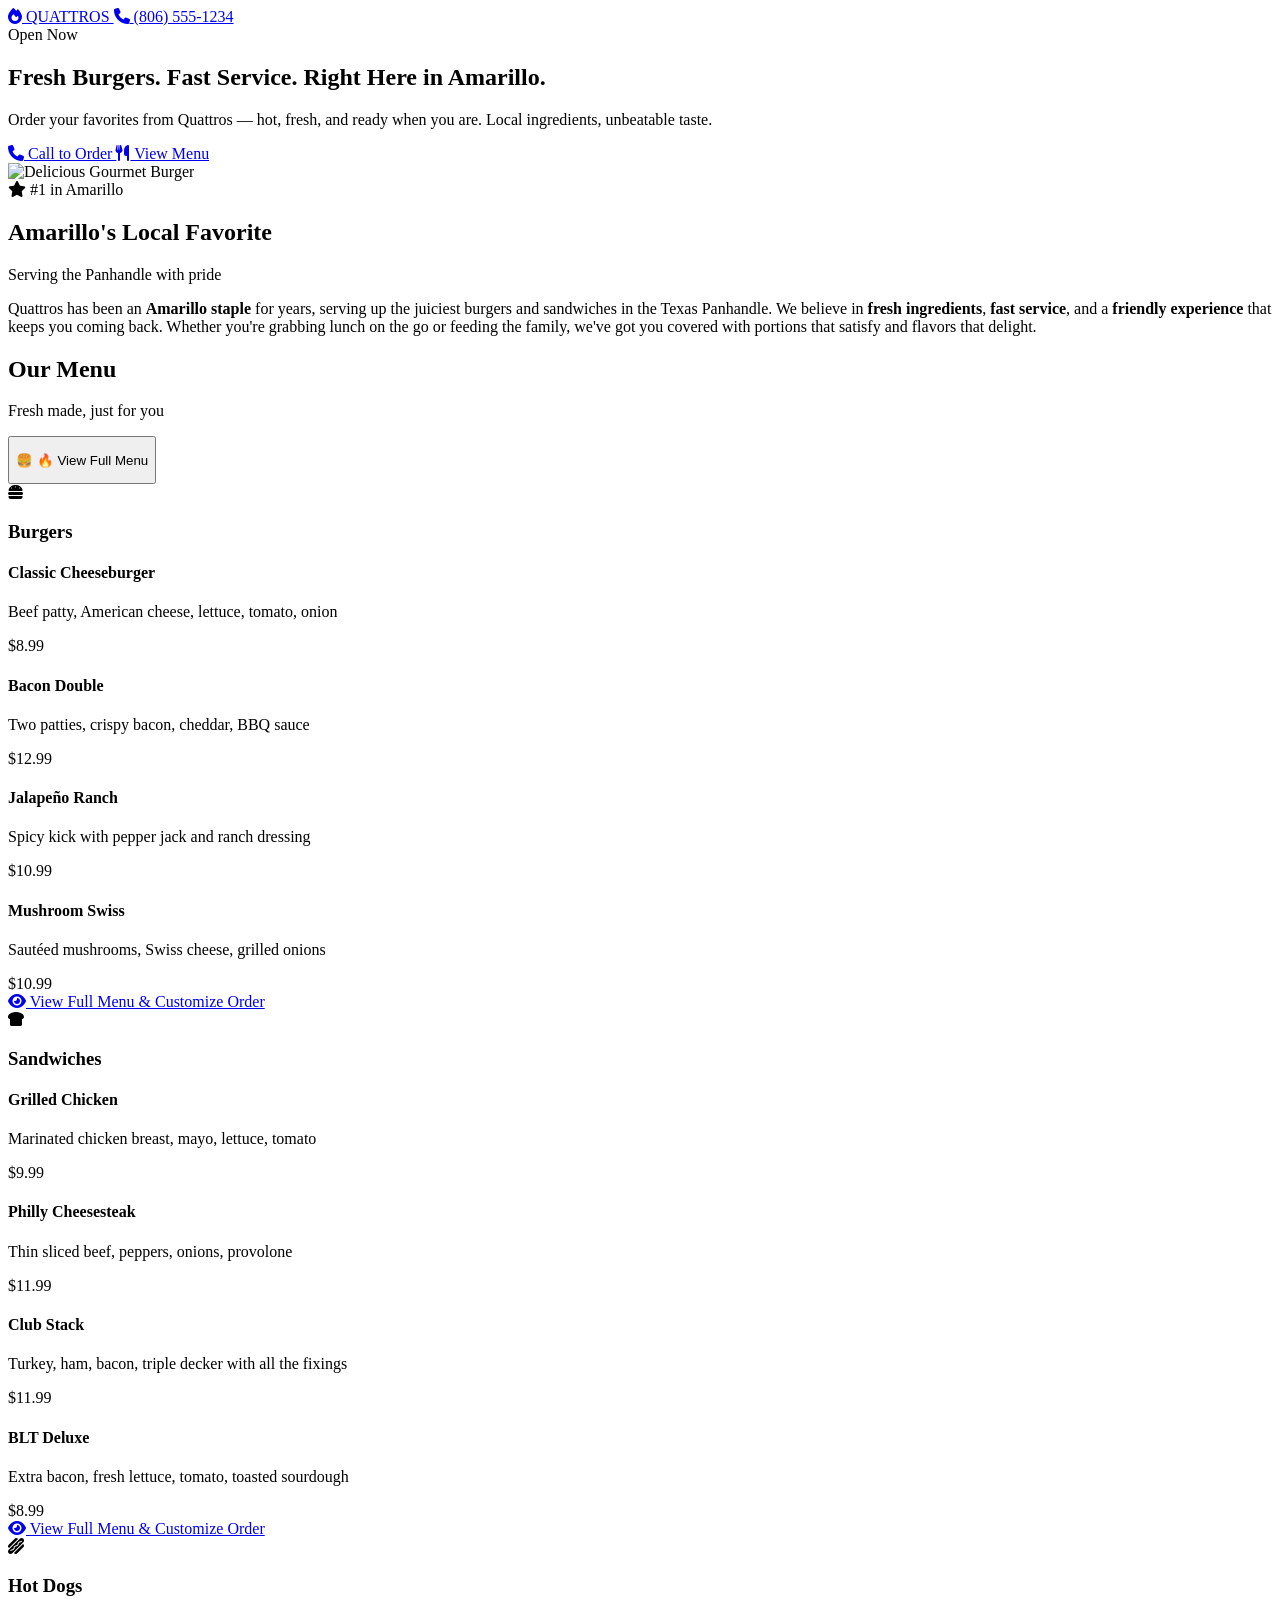
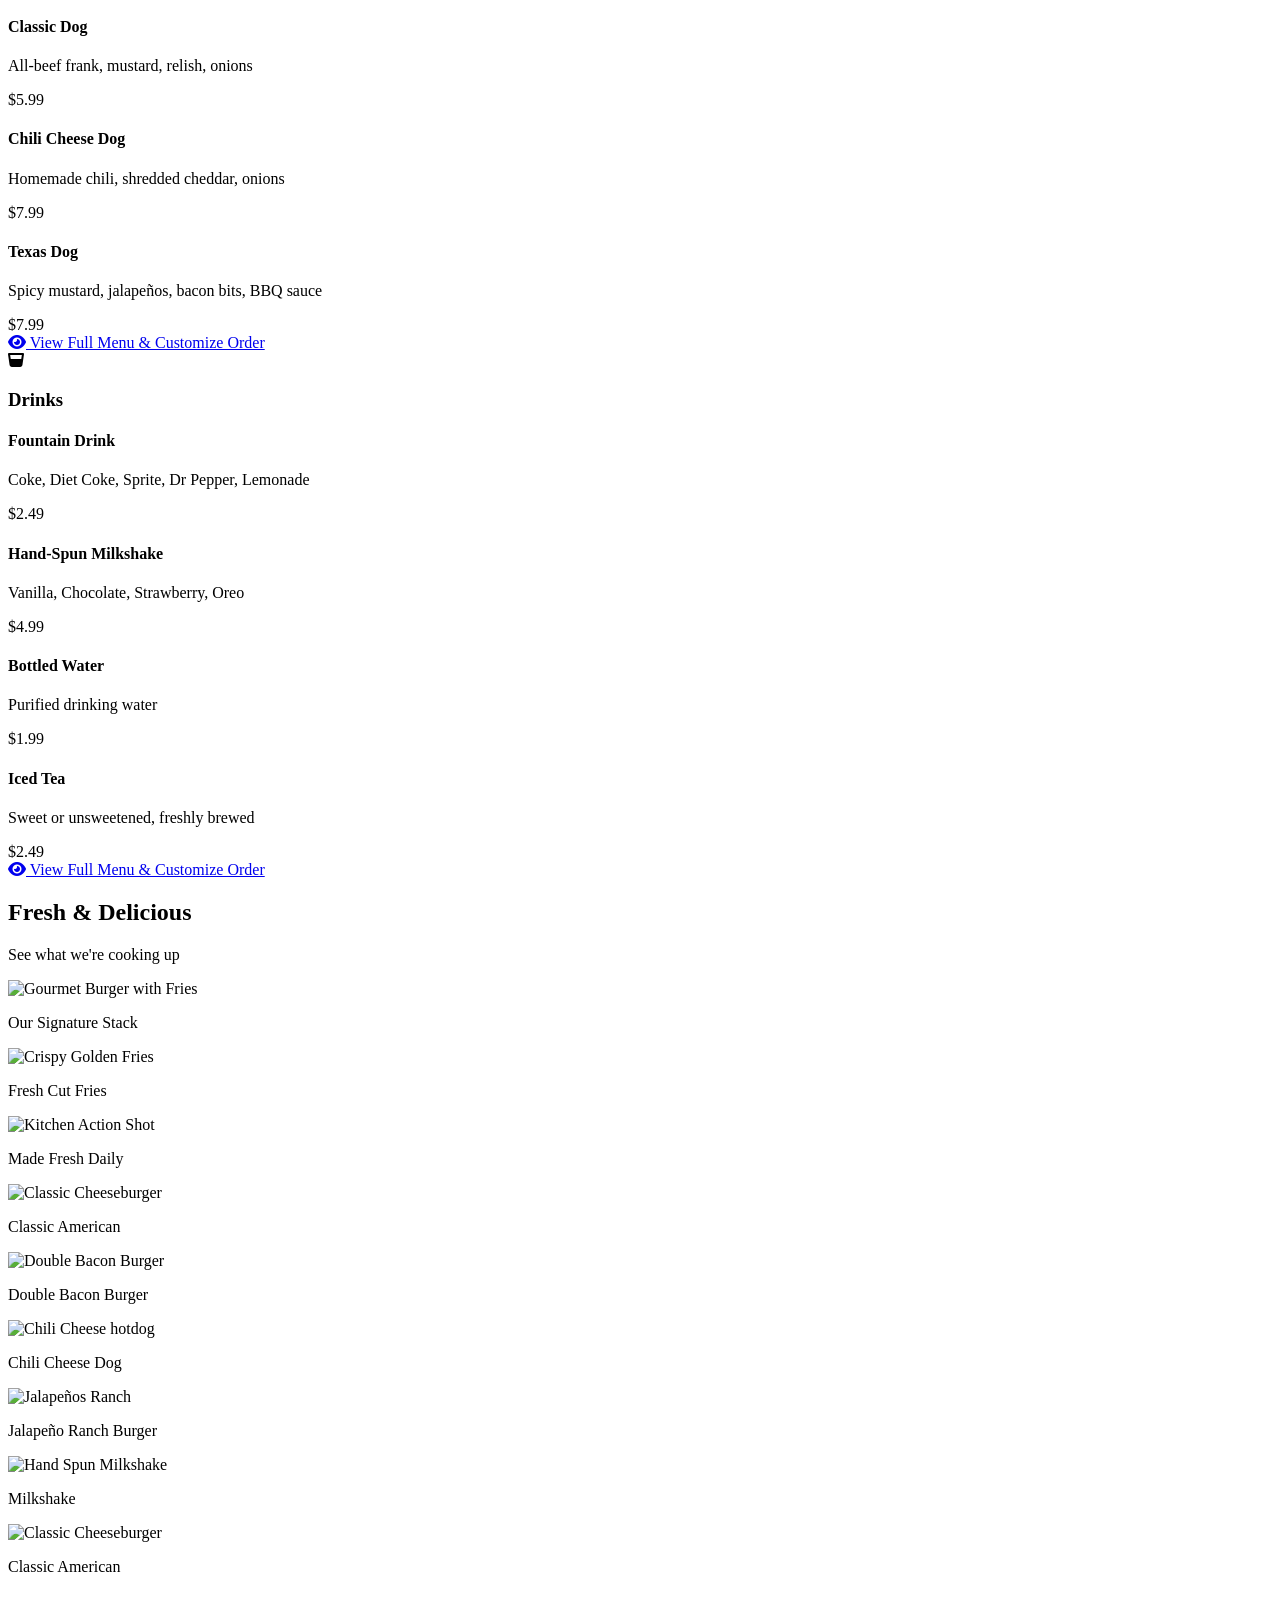
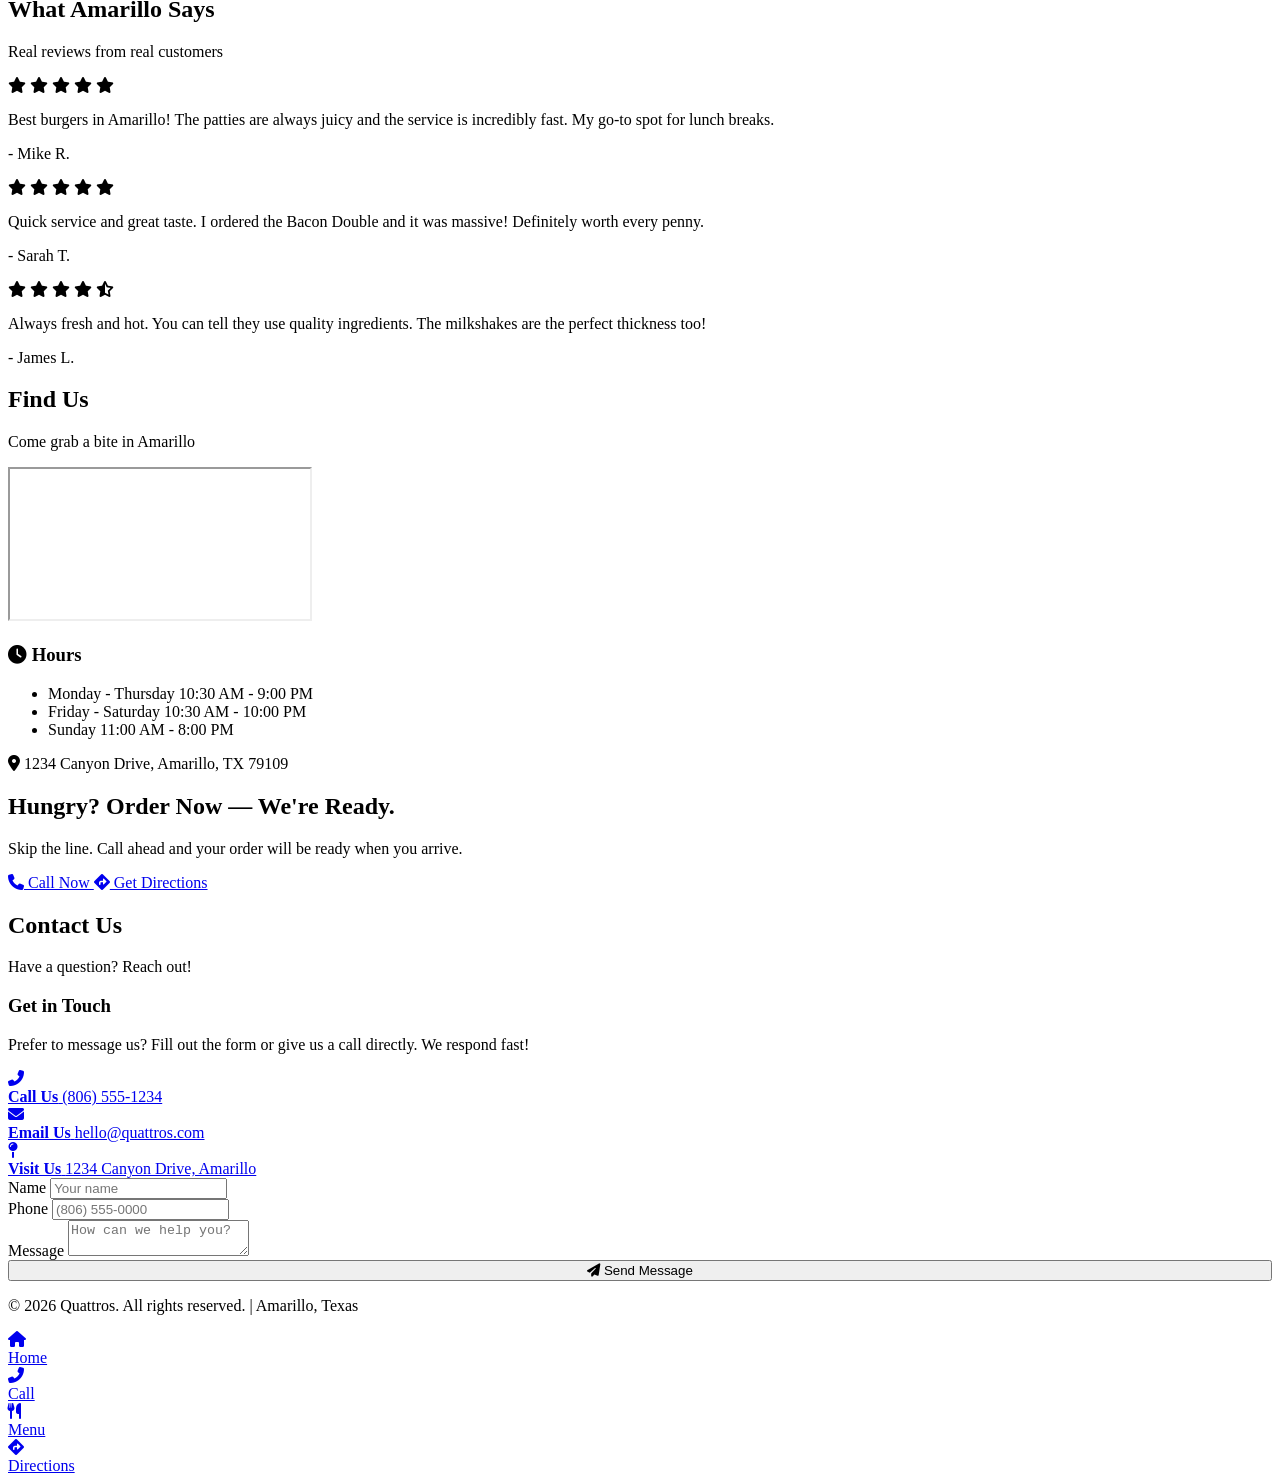
==== index.html @ b724d635 "Add files via upload" ====
<!doctype html>
<html lang="en">
    <head>
        <meta charset="UTF-8" />
        <meta name="viewport" content="width=device-width, initial-scale=1.0" />
        <title>Quattros - Fresh Burgers in Amarillo, TX</title>
        <link rel="preconnect" href="https://fonts.googleapis.com" />
        <link rel="preconnect" href="https://fonts.gstatic.com" crossorigin />
        <link
            href="https://fonts.googleapis.com/css2?family=Bebas+Neue&family=Inter:wght@400;500;600;700&display=swap"
            rel="stylesheet"
        />
        <link
            rel="stylesheet"
            href="https://cdnjs.cloudflare.com/ajax/libs/font-awesome/6.4.0/css/all.min.css"
        />
        <link rel="stylesheet" href="/assets/css/styles.css" />
        <link rel="stylesheet" href="/assets/css/menu-style.css" />
    </head>
    <body>
        <!-- Navigation -->
        <nav id="navbar">
            <div class="nav-container">
                <a href="#" class="logo">
                    <i class="fas fa-fire"></i>
                    QUATTROS
                </a>
                <a href="tel:+18065551234" class="nav-phone">
                    <i class="fas fa-phone"></i>
                    <span>(806) 555-1234</span>
                </a>
            </div>
        </nav>

        <!-- Hero Section -->
        <section class="hero">
            <div class="hero-container">
                <div class="hero-content">
                    <div class="status-badge">Open Now</div>
                    <h1>
                        Fresh Burgers. Fast Service. Right Here in Amarillo.
                    </h1>
                    <p>
                        Order your favorites from Quattros — hot, fresh, and
                        ready when you are. Local ingredients, unbeatable taste.
                    </p>
                    <div class="hero-buttons">
                        <a href="tel:+18065551234" class="btn btn-primary">
                            <i class="fas fa-phone"></i>
                            Call to Order
                        </a>
                        <a href="menu.html" class="btn btn-secondary">
                            <i class="fas fa-utensils"></i>
                            View Menu
                        </a>
                    </div>
                </div>
                <div class="hero-image">
                    <img
                        src="/assets/img/hero-burger.jpeg"
                        alt="Delicious Gourmet Burger"
                    />
                    <div class="floating-badge">
                        <i
                            class="fas fa-star"
                            style="color: var(--secondary)"
                        ></i>
                        #1 in Amarillo
                    </div>
                </div>
            </div>
        </section>

        <!-- About Section -->
        <section class="about" id="about">
            <div class="container">
                <div class="section-header fade-in">
                    <h2>Amarillo's Local Favorite</h2>
                    <p>Serving the Panhandle with pride</p>
                </div>
                <div class="about-content fade-in">
                    <p>
                        Quattros has been an
                        <strong>Amarillo staple</strong> for years, serving up
                        the juiciest burgers and sandwiches in the Texas
                        Panhandle. We believe in
                        <strong>fresh ingredients</strong>,
                        <strong>fast service</strong>, and a
                        <strong>friendly experience</strong> that keeps you
                        coming back. Whether you're grabbing lunch on the go or
                        feeding the family, we've got you covered with portions
                        that satisfy and flavors that delight.
                    </p>
                </div>
            </div>
        </section>

        <!-- Menu Section -->
        <section class="menu" id="menu">
            <div class="container">
                <div class="section-header fade-in">
                    <h2>Our Menu</h2>
                    <p>Fresh made, just for you</p>
                </div>
                <div class="menu-grid">
                     
                    <!-- Quattros Custom Menu Button -->
                    <button class="quattros-menu-btn" onclick="window.location.href='menu.html'">
                        <div class="btn-wrap">
                            <p>
                                <span>🍔</span>
                                <span>🔥</span>
                                View Full Menu
                            </p>
                        </div>
                    </button>

                    <!-- Burgers -->
                    <div class="menu-category fade-in">
                        <div class="category-header">
                            <div class="category-icon">
                                <i class="fas fa-hamburger"></i>
                            </div>
                            <h3>Burgers</h3>
                        </div>
                        <div class="menu-item">
                            <div class="item-info">
                                <h4>Classic Cheeseburger</h4>
                                <p>
                                    Beef patty, American cheese, lettuce,
                                    tomato, onion
                                </p>
                            </div>
                            <span class="item-price">$8.99</span>
                        </div>
                        <div class="menu-item">
                            <div class="item-info">
                                <h4>Bacon Double</h4>
                                <p>
                                    Two patties, crispy bacon, cheddar, BBQ
                                    sauce
                                </p>
                            </div>
                            <span class="item-price">$12.99</span>
                        </div>
                        <div class="menu-item">
                            <div class="item-info">
                                <h4>Jalapeño Ranch</h4>
                                <p>
                                    Spicy kick with pepper jack and ranch
                                    dressing
                                </p>
                            </div>
                            <span class="item-price">$10.99</span>
                        </div>
                        <div class="menu-item">
                            <div class="item-info">
                                <h4>Mushroom Swiss</h4>
                                <p>
                                    Sautéed mushrooms, Swiss cheese, grilled
                                    onions
                                </p>
                            </div>
                            <span class="item-price">$10.99</span>
                        </div>
                        <div class="text-center fade-in">
                            <a
                                href="menu.html"
                                class="btn btn-primary btn-large"
                            >
                                <i class="fas fa-eye"></i>
                                View Full Menu & Customize Order
                            </a>
                        </div>
                    </div>

                    <!-- Sandwiches -->
                    <div class="menu-category fade-in">
                        <div class="category-header">
                            <div class="category-icon">
                                <i class="fas fa-bread-slice"></i>
                            </div>
                            <h3>Sandwiches</h3>
                        </div>
                        <div class="menu-item">
                            <div class="item-info">
                                <h4>Grilled Chicken</h4>
                                <p>
                                    Marinated chicken breast, mayo, lettuce,
                                    tomato
                                </p>
                            </div>
                            <span class="item-price">$9.99</span>
                        </div>
                        <div class="menu-item">
                            <div class="item-info">
                                <h4>Philly Cheesesteak</h4>
                                <p>
                                    Thin sliced beef, peppers, onions, provolone
                                </p>
                            </div>
                            <span class="item-price">$11.99</span>
                        </div>
                        <div class="menu-item">
                            <div class="item-info">
                                <h4>Club Stack</h4>
                                <p>
                                    Turkey, ham, bacon, triple decker with all
                                    the fixings
                                </p>
                            </div>
                            <span class="item-price">$11.99</span>
                        </div>
                        <div class="menu-item">
                            <div class="item-info">
                                <h4>BLT Deluxe</h4>
                                <p>
                                    Extra bacon, fresh lettuce, tomato, toasted
                                    sourdough
                                </p>
                            </div>
                            <span class="item-price">$8.99</span>
                        </div>
                        <div class="text-center fade-in">
                            <a
                                href="menu.html"
                                class="btn btn-primary btn-large"
                            >
                                <i class="fas fa-eye"></i>
                                View Full Menu & Customize Order
                            </a>
                        </div>
                    </div>

                    <!-- Hot Dogs -->
                    <div class="menu-category fade-in">
                        <div class="category-header">
                            <div class="category-icon">
                                <i class="fas fa-hotdog"></i>
                            </div>
                            <h3>Hot Dogs</h3>
                        </div>
                        <div class="menu-item">
                            <div class="item-info">
                                <h4>Classic Dog</h4>
                                <p>All-beef frank, mustard, relish, onions</p>
                            </div>
                            <span class="item-price">$5.99</span>
                        </div>
                        <div class="menu-item">
                            <div class="item-info">
                                <h4>Chili Cheese Dog</h4>
                                <p>Homemade chili, shredded cheddar, onions</p>
                            </div>
                            <span class="item-price">$7.99</span>
                        </div>
                        <div class="menu-item">
                            <div class="item-info">
                                <h4>Texas Dog</h4>
                                <p>
                                    Spicy mustard, jalapeños, bacon bits, BBQ
                                    sauce
                                </p>
                            </div>
                            <span class="item-price">$7.99</span>
                        </div>
                        <div class="text-center fade-in">
                            <a
                                href="menu.html"
                                class="btn btn-primary btn-large"
                            >
                                <i class="fas fa-eye"></i>
                                View Full Menu & Customize Order
                            </a>
                        </div>
                    </div>

                    <!-- Drinks -->
                    <div class="menu-category fade-in">
                        <div class="category-header">
                            <div class="category-icon">
                                <i class="fas fa-glass-whiskey"></i>
                            </div>
                            <h3>Drinks</h3>
                        </div>
                        <div class="menu-item">
                            <div class="item-info">
                                <h4>Fountain Drink</h4>
                                <p>
                                    Coke, Diet Coke, Sprite, Dr Pepper, Lemonade
                                </p>
                            </div>
                            <span class="item-price">$2.49</span>
                        </div>
                        <div class="menu-item">
                            <div class="item-info">
                                <h4>Hand-Spun Milkshake</h4>
                                <p>Vanilla, Chocolate, Strawberry, Oreo</p>
                            </div>
                            <span class="item-price">$4.99</span>
                        </div>
                        <div class="menu-item">
                            <div class="item-info">
                                <h4>Bottled Water</h4>
                                <p>Purified drinking water</p>
                            </div>
                            <span class="item-price">$1.99</span>
                        </div>
                        <div class="menu-item">
                            <div class="item-info">
                                <h4>Iced Tea</h4>
                                <p>Sweet or unsweetened, freshly brewed</p>
                            </div>
                            <span class="item-price">$2.49</span>
                        </div>
                        <div class="text-center fade-in">
                            <a
                                href="menu.html"
                                class="btn btn-primary btn-large"
                            >
                                <i class="fas fa-eye"></i>
                                View Full Menu & Customize Order
                            </a>
                        </div>
                    </div>
                </div>
            </div>
        </section>

        <!-- Gallery Section -->
        <section class="gallery" id="gallery">
            <div class="container">
                <div class="section-header fade-in">
                    <h2>Fresh & Delicious</h2>
                    <p>See what we're cooking up</p>
                </div>
                <div class="gallery-grid">
                    <div class="gallery-item large fade-in">
                        <img
                            src="/assets/img/signature-burger-stack.jpg"
                            alt="Gourmet Burger with Fries"
                        />
                        <div class="gallery-overlay">
                            <p>Our Signature Stack</p>
                        </div>
                    </div>
                    <div class="gallery-item fade-in">
                        <img
                            src="/assets/img/fresh-cut-fries.jpg"
                            alt="Crispy Golden Fries"
                        />
                        <div class="gallery-overlay">
                            <p>Fresh Cut Fries</p>
                        </div>
                    </div>
                    <div class="gallery-item fade-in">
                        <img
                            src="/assets/img/kitchen-fresh.jpg"
                            alt="Kitchen Action Shot"
                        />
                        <div class="gallery-overlay">
                            <p>Made Fresh Daily</p>
                        </div>
                    </div>
                    <div class="gallery-item fade-in">
                        <img
                            src="/assets/img/classic-cheeseburger.jpg"
                            alt="Classic Cheeseburger"
                        />
                        <div class="gallery-overlay">
                            <p>Classic American</p>
                        </div>
                    </div>
                    <div class="gallery-item fade-in">
                        <img
                            src="/assets/img/bacon-double.jpg"
                            alt="Double Bacon Burger"
                        />
                        <div class="gallery-overlay">
                            <p>Double Bacon Burger</p>
                        </div>
                    </div>
                    <div class="gallery-item fade-in">
                        <img
                            src="/assets/img/chili-cheese-dog.jpg"
                            alt="Chili Cheese hotdog"
                        />
                        <div class="gallery-overlay">
                            <p>Chili Cheese Dog</p>
                        </div>
                    </div>
                    <div class="gallery-item fade-in">
                        <img
                            src="/assets/img/jalapeño-ranch.jpg"
                            alt="Jalapeños Ranch"
                        />
                        <div class="gallery-overlay">
                            <p>Jalapeño Ranch Burger</p>
                        </div>
                    </div>
                    <div class="gallery-item fade-in">
                        <img
                            src="/assets/img/Hand-Spun-milkshake.jpg"
                            alt="Hand Spun Milkshake"
                        />
                        <div class="gallery-overlay">
                            <p>Milkshake</p>
                        </div>
                    </div>
                    <div class="gallery-item fade-in">
                        <img
                            src="/assets/img/classic-cheeseburger.jpg"
                            alt="Classic Cheeseburger"
                        />
                        <div class="gallery-overlay">
                            <p>Classic American</p>
                        </div>
                    </div>
                </div>
            </div>
        </section>

        <!-- Testimonials -->
        <section class="testimonials" id="testimonials">
            <div class="container">
                <div class="section-header fade-in">
                    <h2>What Amarillo Says</h2>
                    <p>Real reviews from real customers</p>
                </div>
                <div class="testimonial-grid">
                    <div class="testimonial-card fade-in">
                        <div class="stars">
                            <i class="fas fa-star"></i>
                            <i class="fas fa-star"></i>
                            <i class="fas fa-star"></i>
                            <i class="fas fa-star"></i>
                            <i class="fas fa-star"></i>
                        </div>
                        <p class="testimonial-text">
                            Best burgers in Amarillo! The patties are always
                            juicy and the service is incredibly fast. My go-to
                            spot for lunch breaks.
                        </p>
                        <p class="testimonial-author">- Mike R.</p>
                    </div>
                    <div class="testimonial-card fade-in">
                        <div class="stars">
                            <i class="fas fa-star"></i>
                            <i class="fas fa-star"></i>
                            <i class="fas fa-star"></i>
                            <i class="fas fa-star"></i>
                            <i class="fas fa-star"></i>
                        </div>
                        <p class="testimonial-text">
                            Quick service and great taste. I ordered the Bacon
                            Double and it was massive! Definitely worth every
                            penny.
                        </p>
                        <p class="testimonial-author">- Sarah T.</p>
                    </div>
                    <div class="testimonial-card fade-in">
                        <div class="stars">
                            <i class="fas fa-star"></i>
                            <i class="fas fa-star"></i>
                            <i class="fas fa-star"></i>
                            <i class="fas fa-star"></i>
                            <i class="fas fa-star-half-alt"></i>
                        </div>
                        <p class="testimonial-text">
                            Always fresh and hot. You can tell they use quality
                            ingredients. The milkshakes are the perfect
                            thickness too!
                        </p>
                        <p class="testimonial-author">- James L.</p>
                    </div>
                </div>
            </div>
        </section>

        <!-- Location & Hours -->
        <section class="location" id="location">
            <div class="container">
                <div class="section-header fade-in">
                    <h2>Find Us</h2>
                    <p>Come grab a bite in Amarillo</p>
                </div>
                <div class="location-grid">
                    <div class="map-container fade-in">
                        <iframe
                            src="https://www.google.com/maps/embed?pb=!1m18!1m12!1m3!1d53063.60675116877!2d-101.875172!3d35.207222!2m3!1f0!2f0!3f0!3m2!1i1024!2i768!4f13.1!3m3!1m2!1s0x870148d244333333%3A0x7e1f8c6e5b5b5b5b!2sAmarillo%2C%20TX!5e0!3m2!1sen!2sus!4v1234567890"
                            allowfullscreen=""
                            loading="lazy"
                            referrerpolicy="no-referrer-when-downgrade"
                        ></iframe>
                    </div>
                    <div class="hours-card fade-in">
                        <h3><i class="fas fa-clock"></i> Hours</h3>
                        <ul class="hours-list">
                            <li>
                                <span class="day">Monday - Thursday</span>
                                <span class="time">10:30 AM - 9:00 PM</span>
                            </li>
                            <li>
                                <span class="day">Friday - Saturday</span>
                                <span class="time">10:30 AM - 10:00 PM</span>
                            </li>
                            <li>
                                <span class="day">Sunday</span>
                                <span class="time">11:00 AM - 8:00 PM</span>
                            </li>
                        </ul>
                        <div class="address-box">
                            <p>
                                <i
                                    class="fas fa-map-marker-alt"
                                    style="color: var(--primary)"
                                ></i>
                                1234 Canyon Drive, Amarillo, TX 79109
                            </p>
                        </div>
                    </div>
                </div>
            </div>
        </section>

        <!-- Final CTA -->
        <section class="cta-section">
            <div class="container">
                <h2>Hungry? Order Now — We're Ready.</h2>
                <p>
                    Skip the line. Call ahead and your order will be ready when
                    you arrive.
                </p>
                <div class="cta-buttons">
                    <a href="tel:+18065551234" class="btn btn-white">
                        <i class="fas fa-phone"></i>
                        Call Now
                    </a>
                    <a
                        href="https://maps.google.com/?q=Amarillo+TX"
                        target="_blank"
                        class="btn btn-outline-white"
                    >
                        <i class="fas fa-directions"></i>
                        Get Directions
                    </a>
                </div>
            </div>
        </section>

        <!-- Contact Section -->
        <section class="contact" id="contact">
            <div class="container">
                <div class="section-header fade-in">
                    <h2>Contact Us</h2>
                    <p>Have a question? Reach out!</p>
                </div>
                <div class="contact-grid">
                    <div class="contact-info fade-in">
                        <h3>Get in Touch</h3>
                        <p>
                            Prefer to message us? Fill out the form or give us a
                            call directly. We respond fast!
                        </p>

                        <div class="contact-methods">
                            <a href="tel:+18065551234" class="contact-method">
                                <i class="fas fa-phone-alt"></i>
                                <div>
                                    <strong>Call Us</strong>
                                    <span>(806) 555-1234</span>
                                </div>
                            </a>
                            <a
                                href="mailto:hello@quattros.com"
                                class="contact-method"
                            >
                                <i class="fas fa-envelope"></i>
                                <div>
                                    <strong>Email Us</strong>
                                    <span>hello@quattros.com</span>
                                </div>
                            </a>
                            <a
                                href="https://maps.google.com/?q=Amarillo+TX"
                                target="_blank"
                                class="contact-method"
                            >
                                <i class="fas fa-map-pin"></i>
                                <div>
                                    <strong>Visit Us</strong>
                                    <span>1234 Canyon Drive, Amarillo</span>
                                </div>
                            </a>
                        </div>
                    </div>

                    <form
                        class="contact-form fade-in"
                        onsubmit="
                            event.preventDefault();
                            alert(
                                'Thanks for your message! We\'ll get back to you soon.'
                            );
                        "
                    >
                        <div class="form-group">
                            <label for="name">Name</label>
                            <input
                                type="text"
                                id="name"
                                name="name"
                                placeholder="Your name"
                                required
                            />
                        </div>
                        <div class="form-group">
                            <label for="phone">Phone</label>
                            <input
                                type="tel"
                                id="phone"
                                name="phone"
                                placeholder="(806) 555-0000"
                                required
                            />
                        </div>
                        <div class="form-group">
                            <label for="message">Message</label>
                            <textarea
                                id="message"
                                name="message"
                                placeholder="How can we help you?"
                                required
                            ></textarea>
                        </div>
                        <button
                            type="submit"
                            class="btn btn-primary"
                            style="width: 100%"
                        >
                            <i class="fas fa-paper-plane"></i>
                            Send Message
                        </button>
                    </form>
                </div>
            </div>
        </section>

        <!-- Footer -->
        <footer>
            <p>&copy; 2026 Quattros. All rights reserved. | Amarillo, Texas</p>
        </footer>
          <!-- Sticky Action Bar - Premium Liquid Glass -->
          <div class="sticky-action-bar">
          
              <a href="index.html" class="action-btn" id="homeBtn">
                  <div class="btn-icon">
                      <i class="fas fa-home"></i>
                  </div>
                  <span class="btn-label">Home</span>
                  <div class="btn-glow"></div>
              </a>
          
              <a href="tel:+18065551234" class="action-btn" id="callBtn">
                  <div class="btn-icon">
                      <i class="fas fa-phone-alt"></i>
                  </div>
                  <span class="btn-label">Call</span>
                  <div class="btn-glow"></div>
              </a>
              
              <a href="menu.html" class="action-btn" id="menuBtn">
                  <div class="btn-icon">
                      <i class="fas fa-utensils"></i>
                  </div>
                  <span class="btn-label">Menu</span>
                  <div class="btn-glow"></div>
              </a>
              
              <a href="https://maps.google.com/?q=Amarillo+TX" target="_blank" class="action-btn" id="directionsBtn">
                  <div class="btn-icon">
                      <i class="fas fa-directions"></i>
                  </div>
                  <span class="btn-label">Directions</span>
                  <div class="btn-glow"></div>
              </a>
          
          </div>

        <script src="/assets/js/scripts.js"></script>
    </body>
</html>
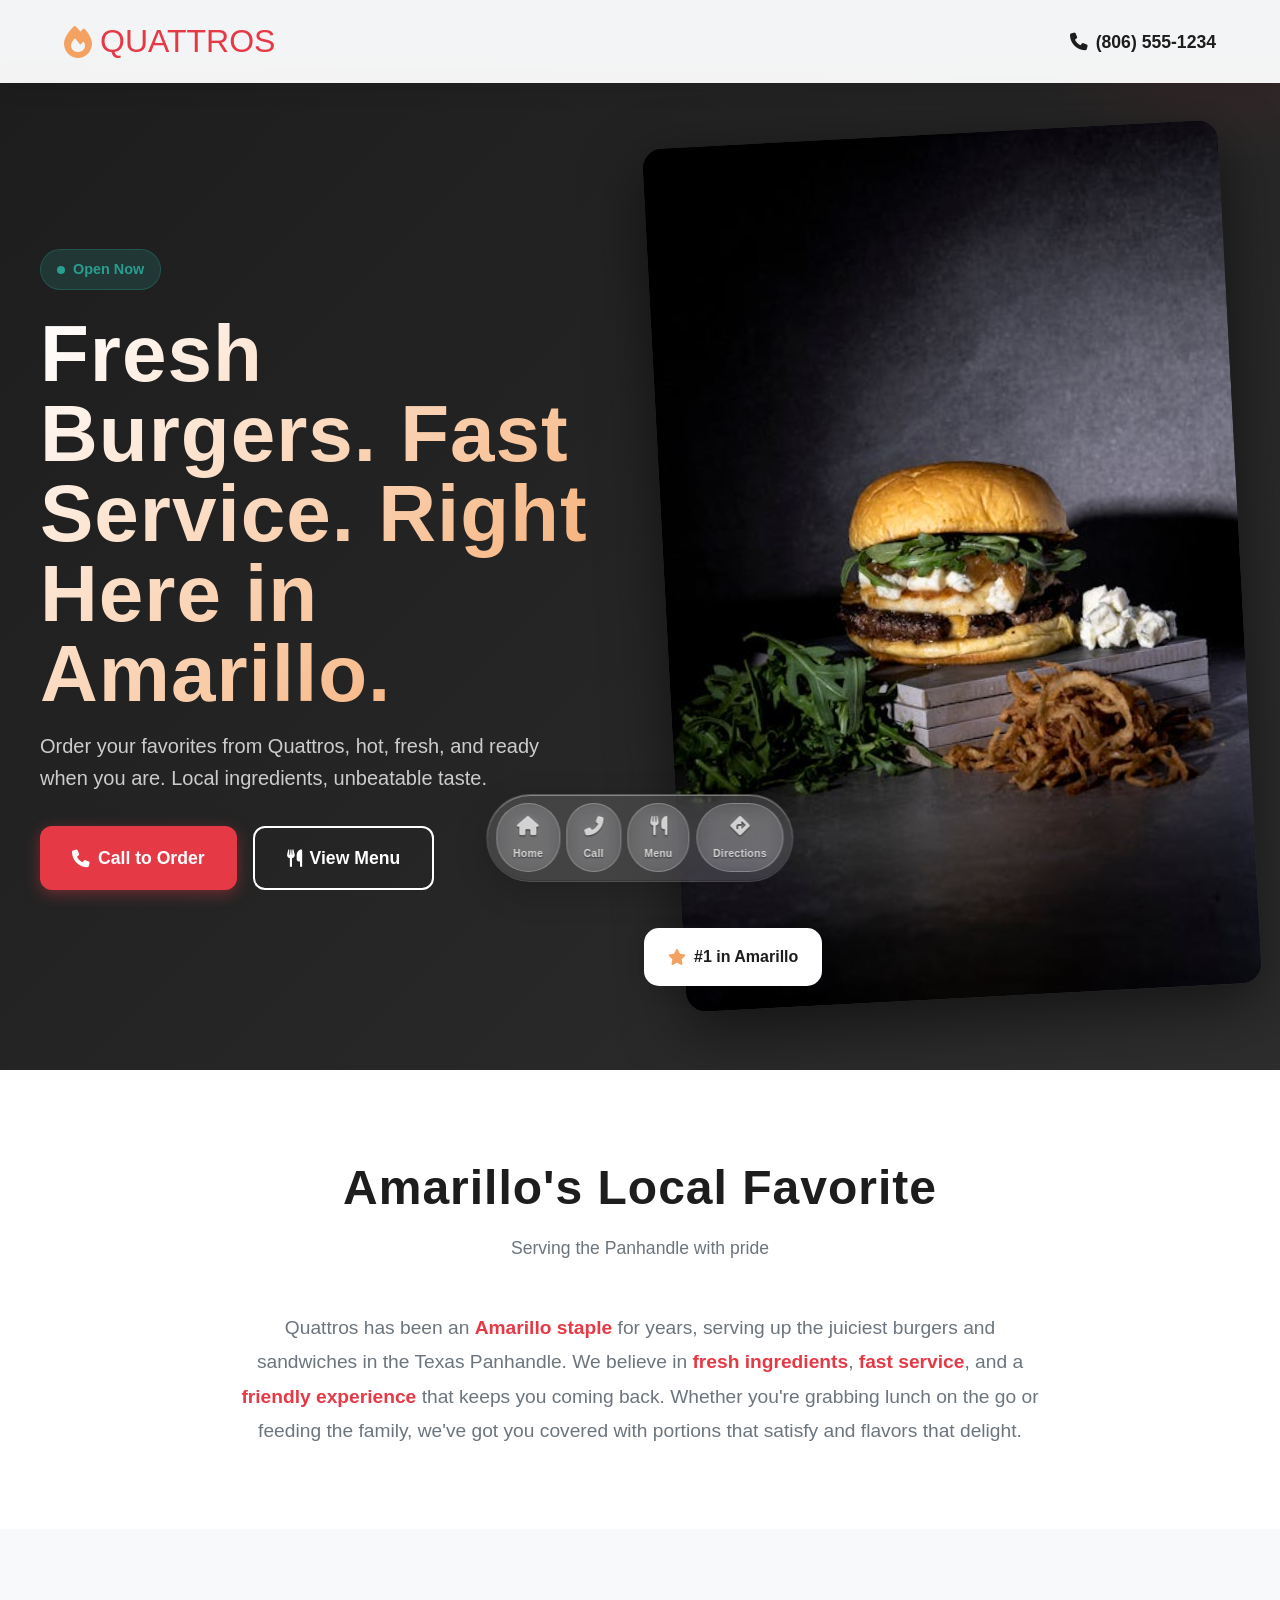
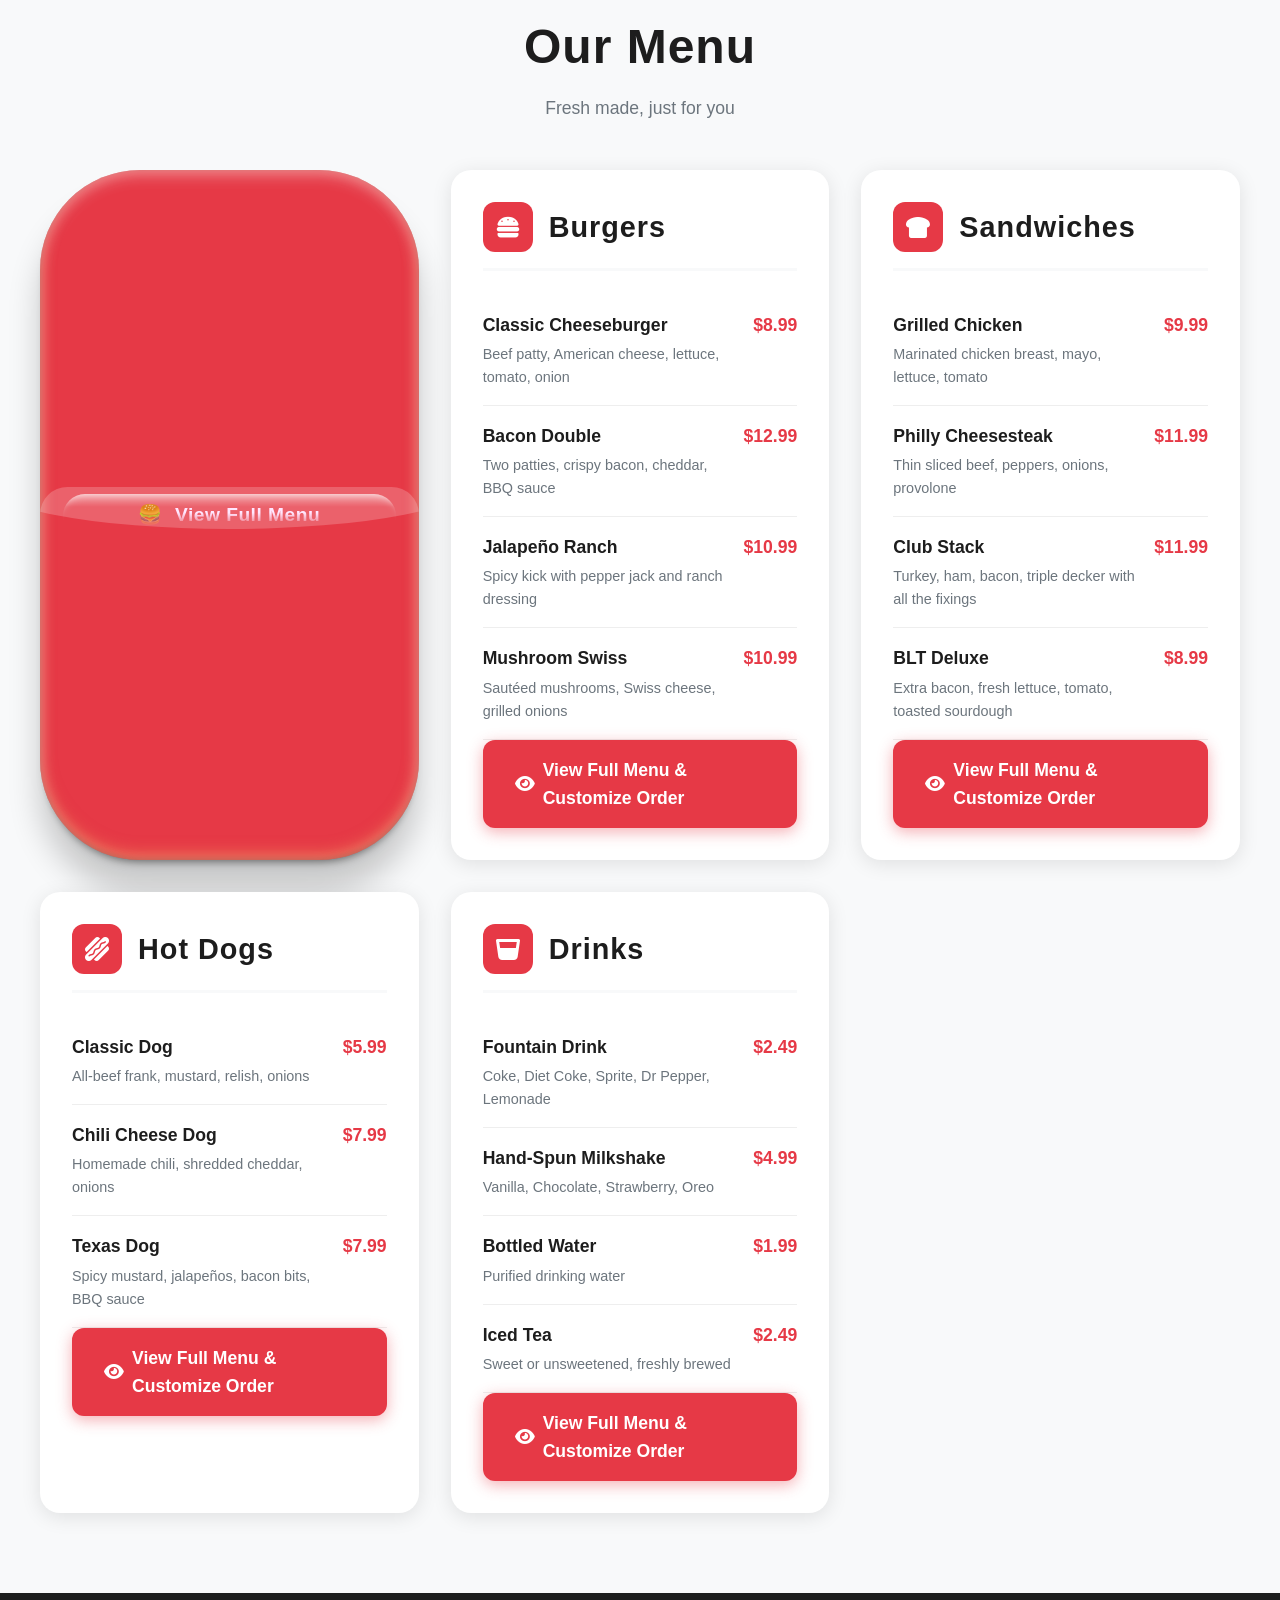
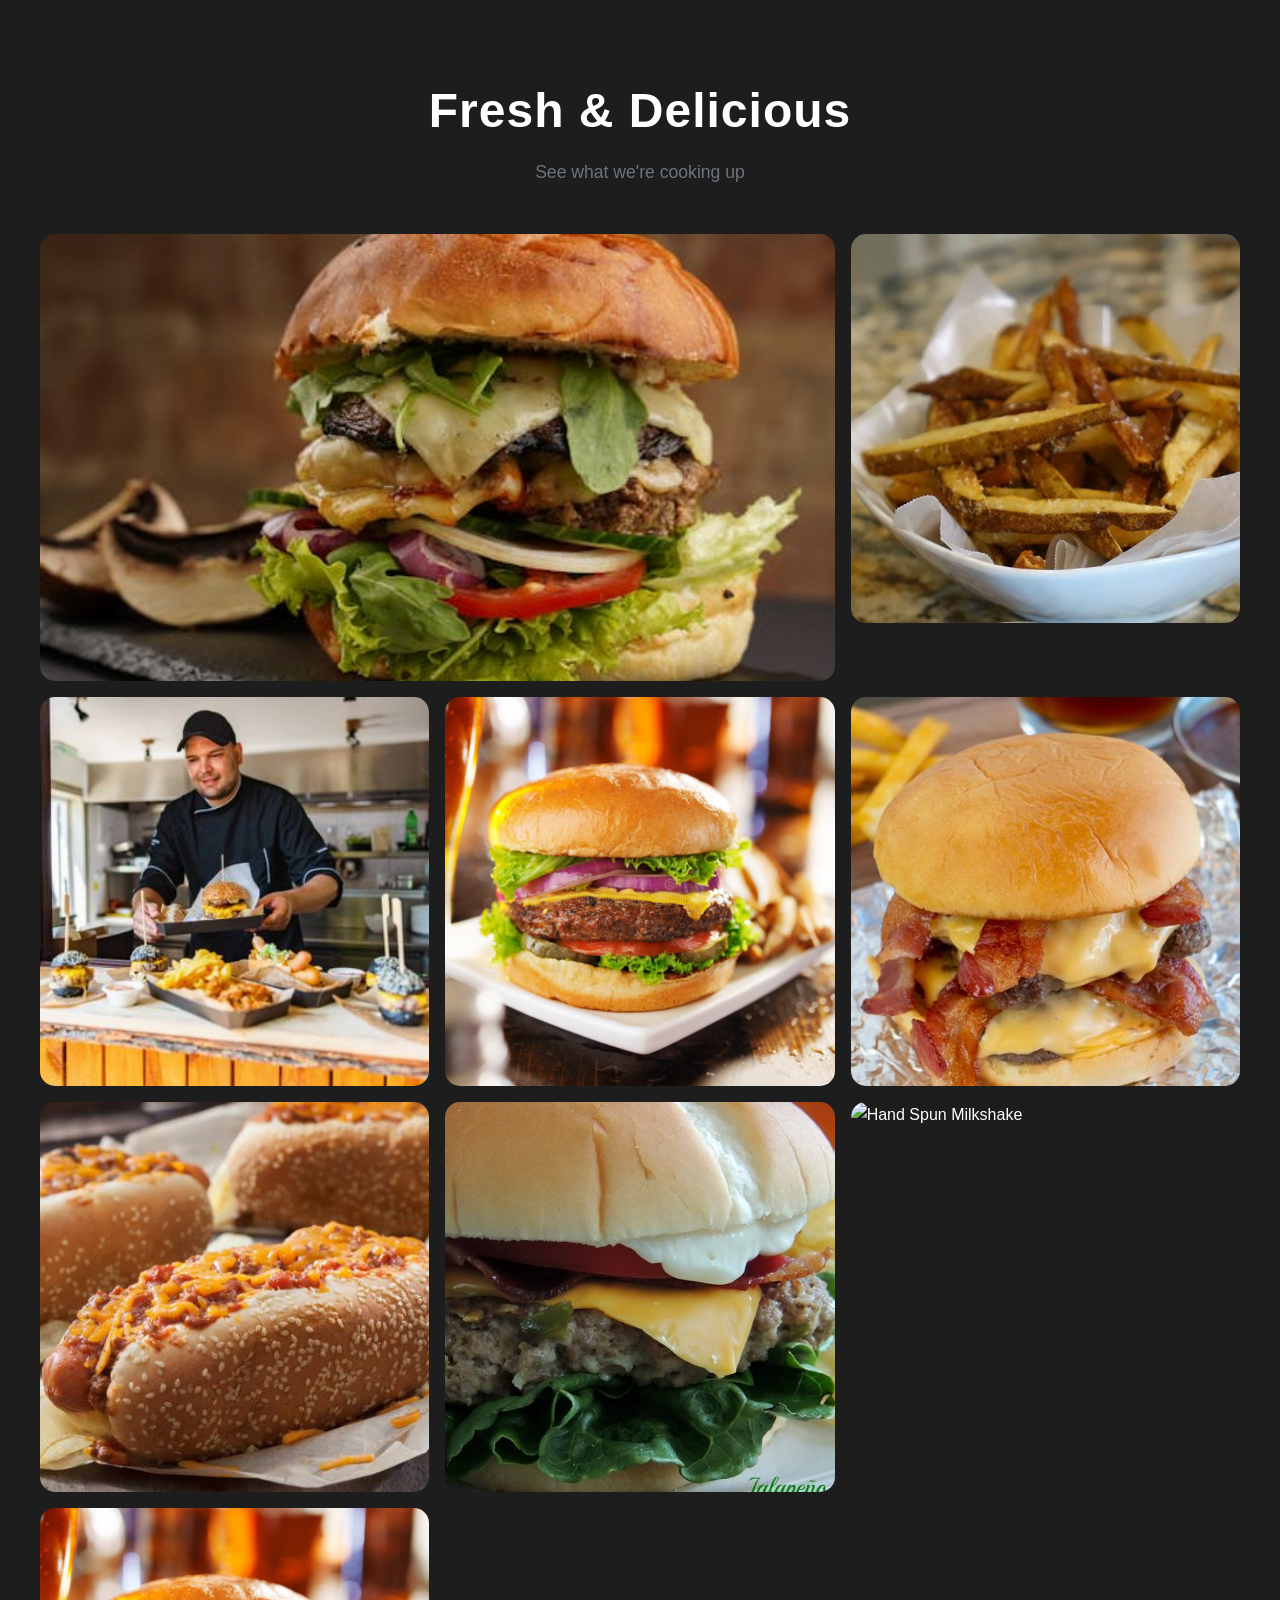
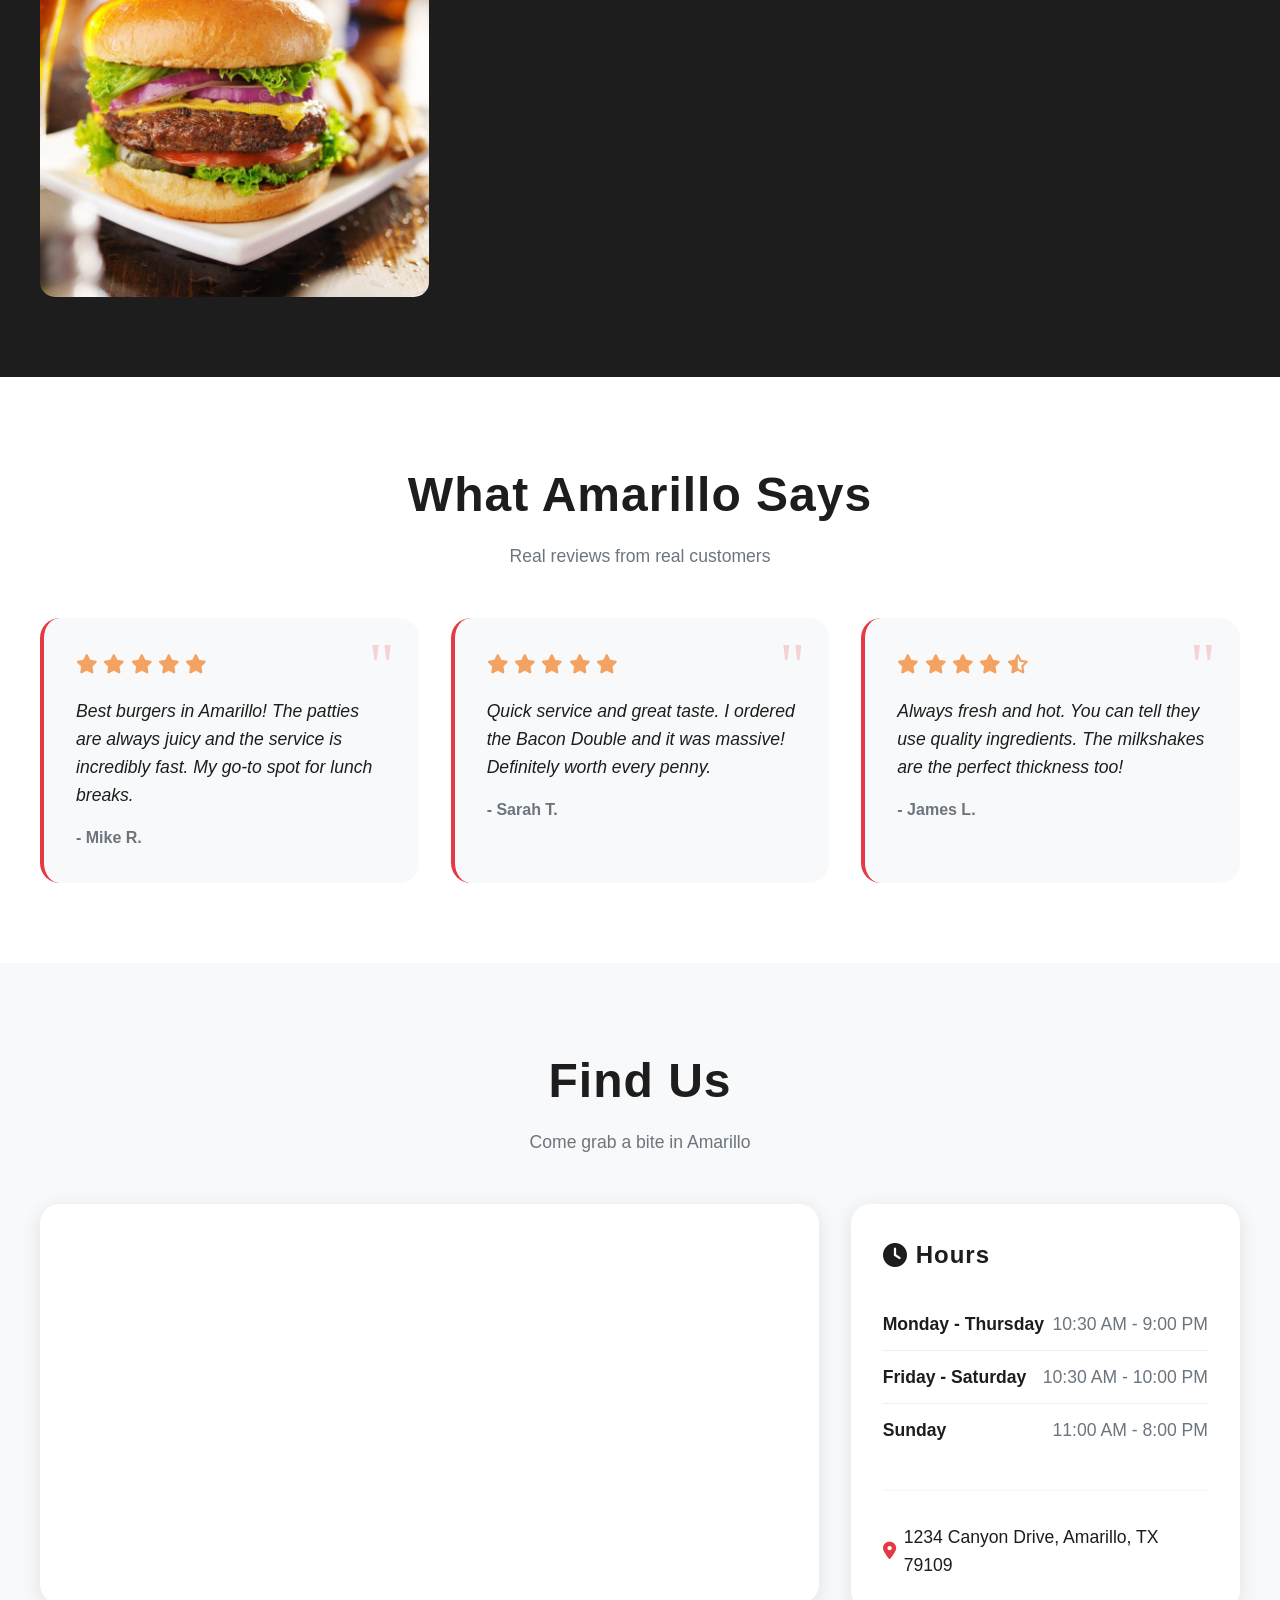
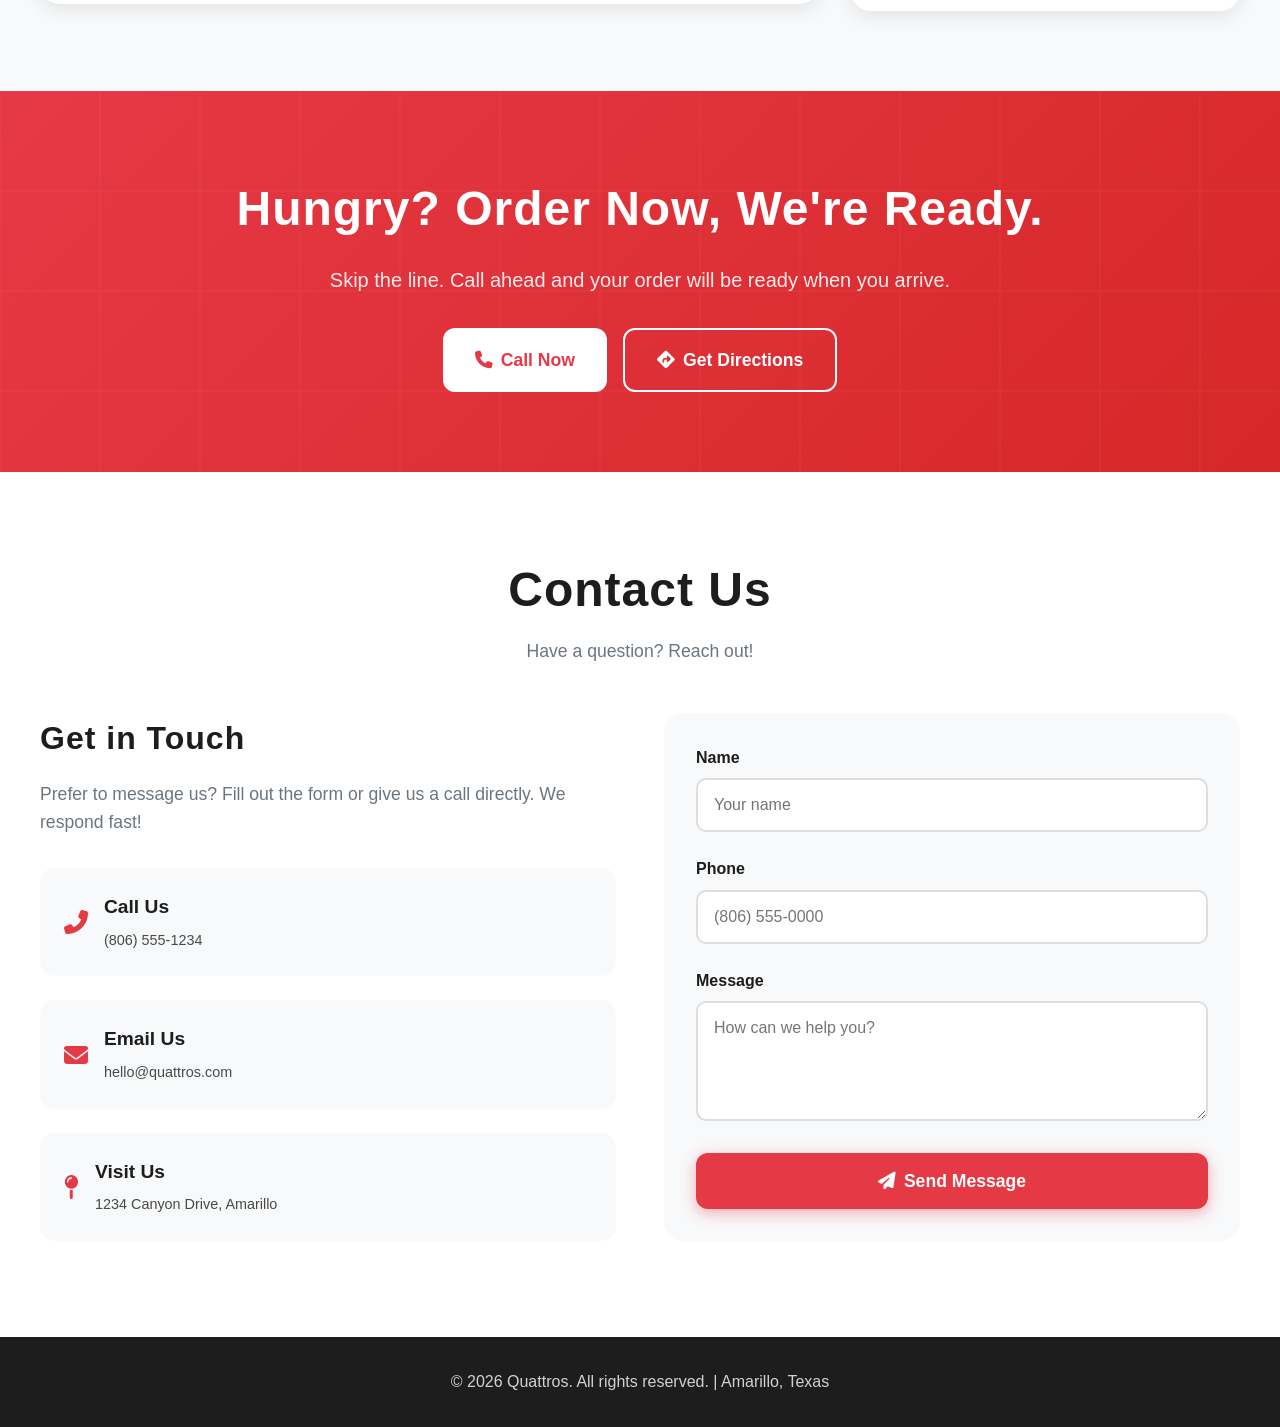
==== commit c191e0bd: "Add files via upload" ====
--- a/index.html
+++ b/index.html
@@ -1,19 +1,158 @@
 <!doctype html>
 <html lang="en">
     <head>
+        <!-- ========== COMPLETE META TAGS ========== -->
         <meta charset="UTF-8" />
-        <meta name="viewport" content="width=device-width, initial-scale=1.0" />
-        <title>Quattros - Fresh Burgers in Amarillo, TX</title>
+        <meta
+            name="viewport"
+            content="width=device-width, initial-scale=1.0, viewport-fit=cover"
+        />
+
+        <!-- Primary SEO Tags -->
+        <title>
+            Quattros | Best Fresh Burgers in Amarillo, TX | Order Online
+        </title>
+        <meta
+            name="title"
+            content="Quattros | Best Fresh Burgers in Amarillo, TX"
+        />
+        <meta
+            name="description"
+            content="Quattros serves the juiciest burgers, crispy fries, and hand-spun milkshakes in Amarillo, Texas. Order online for pickup, curbside, or delivery. (806) 555-1234"
+        />
+        <meta
+            name="keywords"
+            content="burgers amarillo, best burgers amarillo tx, quattros, burger delivery amarillo, food delivery amarillo, cheeseburger, bacon burger, philly cheesesteak, hot dogs amarillo, milkshakes amarillo, texas burgers, panhandle food, restaurant amarillo"
+        />
+        <meta name="author" content="Quattros" />
+        <meta name="robots" content="index, follow" />
+        <meta name="googlebot" content="index, follow" />
+        <meta name="language" content="English" />
+        <meta name="revisit-after" content="7 days" />
+
+        <!-- Open Graph / Facebook -->
+        <meta property="og:type" content="restaurant.menu" />
+        <meta
+            property="og:url"
+            content="https://your-netlify-url.netlify.app/"
+        />
+        <meta
+            property="og:title"
+            content="Quattros - Fresh Burgers in Amarillo, TX"
+        />
+        <meta
+            property="og:description"
+            content="Juicy burgers, crispy fries, and hand-spun milkshakes. Order now for pickup or delivery!"
+        />
+        <meta
+            property="og:image"
+            content="https://your-netlify-url.netlify.app/assets/images/og-image.jpg"
+        />
+        <meta property="og:site_name" content="Quattros" />
+        <meta property="og:locale" content="en_US" />
+
+        <!-- Twitter Card -->
+        <meta name="twitter:card" content="summary_large_image" />
+        <meta
+            name="twitter:title"
+            content="Quattros - Best Burgers in Amarillo"
+        />
+        <meta
+            name="twitter:description"
+            content="Fresh, fast, and delicious. Order your favorite burger today!"
+        />
+        <meta
+            name="twitter:image"
+            content="https://your-netlify-url.netlify.app/assets/images/og-image.jpg"
+        />
+
+        <!-- Canonical URL -->
+        <link rel="canonical" href="https://your-netlify-url.netlify.app/" />
+
+        <!-- Favicons -->
+        <link
+            rel="icon"
+            type="image/x-icon"
+            href="assets/img/favicon/favicon.ico"
+        />
+        <link
+            rel="icon"
+            type="image/png"
+            sizes="16x16"
+            href="assets/img/favicon/favicon-16x16.png"
+        />
+        <link
+            rel="icon"
+            type="image/png"
+            sizes="32x32"
+            href="assets/img/favicon/favicon-32x32.png"
+        />
+        <link
+            rel="icon"
+            type="image/png"
+            sizes="48x48"
+            href="assets/img/favicon/favicon-48x48.png"
+        />
+        <link
+            rel="apple-touch-icon"
+            sizes="57x57"
+            href="assets/img/favicon/apple-icon-57x57.png"
+        />
+        <link
+            rel="apple-touch-icon"
+            sizes="60x60"
+            href="assets/img/favicon/apple-icon-60x60.png"
+        />
+        <link
+            rel="apple-touch-icon"
+            sizes="72x72"
+            href="assets/img/favicon/apple-icon-72x72.png"
+        />
+        <link
+            rel="apple-touch-icon"
+            sizes="76x76"
+            href="assets/img/favicon/apple-icon-76x76.png"
+        />
+        <link
+            rel="apple-touch-icon"
+            sizes="114x114"
+            href="assets/img/favicon/apple-icon-114x114.png"
+        />
+        <link
+            rel="apple-touch-icon"
+            sizes="120x120"
+            href="assets/img/favicon/apple-icon-120x120.png"
+        />
+        <link
+            rel="apple-touch-icon"
+            sizes="144x144"
+            href="assets/img/favicon/apple-icon-144x144.png"
+        />
+        <link
+            rel="apple-touch-icon"
+            sizes="152x152"
+            href="assets/img/favicon/apple-icon-152x152.png"
+        />
+        <link
+            rel="apple-touch-icon"
+            sizes="180x180"
+            href="assets/img/favicon/apple-icon-180x180.png"
+        />
+
+        <!-- Theme Color for Mobile Browsers -->
+        <meta name="theme-color" content="#e63946" />
+        <meta name="msapplication-TileColor" content="#e63946" />
+        <meta
+            name="msapplication-TileImage"
+            content="assets/images/ms-icon-144x144.png"
+        />
+
+        <!-- Preconnect for Performance -->
+       <link rel="stylesheet" href="https://cdnjs.cloudflare.com/ajax/libs/font-awesome/6.5.0/css/all.min.css">
         <link rel="preconnect" href="https://fonts.googleapis.com" />
         <link rel="preconnect" href="https://fonts.gstatic.com" crossorigin />
-        <link
-            href="https://fonts.googleapis.com/css2?family=Bebas+Neue&family=Inter:wght@400;500;600;700&display=swap"
-            rel="stylesheet"
-        />
-        <link
-            rel="stylesheet"
-            href="https://cdnjs.cloudflare.com/ajax/libs/font-awesome/6.4.0/css/all.min.css"
-        />
+        <link rel="preconnect" href="https://cdnjs.cloudflare.com" />
+        <!-- Stylesheets -->
         <link rel="stylesheet" href="/assets/css/styles.css" />
         <link rel="stylesheet" href="/assets/css/menu-style.css" />
     </head>
@@ -41,7 +180,7 @@
                         Fresh Burgers. Fast Service. Right Here in Amarillo.
                     </h1>
                     <p>
-                        Order your favorites from Quattros — hot, fresh, and
+                        Order your favorites from Quattros, hot, fresh, and
                         ready when you are. Local ingredients, unbeatable taste.
                     </p>
                     <div class="hero-buttons">
@@ -103,9 +242,11 @@
                     <p>Fresh made, just for you</p>
                 </div>
                 <div class="menu-grid">
-                     
                     <!-- Quattros Custom Menu Button -->
-                    <button class="quattros-menu-btn" onclick="window.location.href='menu.html'">
+                    <button
+                        class="quattros-menu-btn"
+                        onclick="window.location.href = 'menu.html'"
+                    >
                         <div class="btn-wrap">
                             <p>
                                 <span>🍔</span>
@@ -526,7 +667,7 @@
         <!-- Final CTA -->
         <section class="cta-section">
             <div class="container">
-                <h2>Hungry? Order Now — We're Ready.</h2>
+                <h2>Hungry? Order Now, We're Ready.</h2>
                 <p>
                     Skip the line. Call ahead and your order will be ready when
                     you arrive.
@@ -650,42 +791,45 @@
         <footer>
             <p>&copy; 2026 Quattros. All rights reserved. | Amarillo, Texas</p>
         </footer>
-          <!-- Sticky Action Bar - Premium Liquid Glass -->
-          <div class="sticky-action-bar">
-          
-              <a href="index.html" class="action-btn" id="homeBtn">
-                  <div class="btn-icon">
-                      <i class="fas fa-home"></i>
-                  </div>
-                  <span class="btn-label">Home</span>
-                  <div class="btn-glow"></div>
-              </a>
-          
-              <a href="tel:+18065551234" class="action-btn" id="callBtn">
-                  <div class="btn-icon">
-                      <i class="fas fa-phone-alt"></i>
-                  </div>
-                  <span class="btn-label">Call</span>
-                  <div class="btn-glow"></div>
-              </a>
-              
-              <a href="menu.html" class="action-btn" id="menuBtn">
-                  <div class="btn-icon">
-                      <i class="fas fa-utensils"></i>
-                  </div>
-                  <span class="btn-label">Menu</span>
-                  <div class="btn-glow"></div>
-              </a>
-              
-              <a href="https://maps.google.com/?q=Amarillo+TX" target="_blank" class="action-btn" id="directionsBtn">
-                  <div class="btn-icon">
-                      <i class="fas fa-directions"></i>
-                  </div>
-                  <span class="btn-label">Directions</span>
-                  <div class="btn-glow"></div>
-              </a>
-          
-          </div>
+        <!-- Sticky Action Bar - Premium Liquid Glass -->
+        <div class="sticky-action-bar">
+            <a href="index.html" class="action-btn" id="homeBtn">
+                <div class="btn-icon">
+                    <i class="fas fa-home"></i>
+                </div>
+                <span class="btn-label">Home</span>
+                <div class="btn-glow"></div>
+            </a>
+
+            <a href="tel:+18065551234" class="action-btn" id="callBtn">
+                <div class="btn-icon">
+                    <i class="fas fa-phone-alt"></i>
+                </div>
+                <span class="btn-label">Call</span>
+                <div class="btn-glow"></div>
+            </a>
+
+            <a href="menu.html" class="action-btn" id="menuBtn">
+                <div class="btn-icon">
+                    <i class="fas fa-utensils"></i>
+                </div>
+                <span class="btn-label">Menu</span>
+                <div class="btn-glow"></div>
+            </a>
+
+            <a
+                href="https://maps.google.com/?q=Amarillo+TX"
+                target="_blank"
+                class="action-btn"
+                id="directionsBtn"
+            >
+                <div class="btn-icon">
+                    <i class="fas fa-directions"></i>
+                </div>
+                <span class="btn-label">Directions</span>
+                <div class="btn-glow"></div>
+            </a>
+        </div>
 
         <script src="/assets/js/scripts.js"></script>
     </body>
--- a/assets/css/styles.css
+++ b/assets/css/styles.css
@@ -0,0 +1,1164 @@
+:root {
+     --primary: #e63946;
+     --primary-dark: #d62828;
+     --secondary: #f4a261;
+     --accent: #2a9d8f;
+     --dark: #1d1d1d;
+     --light: #f8f9fa;
+     --gray: #6c757d;
+     --white: #ffffff;
+     --shadow: 0 4px 20px rgba(0, 0, 0, 0.1);
+     --shadow-hover: 0 8px 30px rgba(0, 0, 0, 0.15);
+}
+
+* {
+     margin: 0;
+     padding: 0;
+     box-sizing: border-box;
+}
+
+html {
+     scroll-behavior: smooth;
+}
+
+body {
+     font-family: "Inter", sans-serif;
+     background-color: var(--light);
+     color: var(--dark);
+     line-height: 1.6;
+     overflow-x: hidden;
+}
+
+h1,
+h2,
+h3,
+.brand {
+     font-family: "Bebas Neue", sans-serif;
+     letter-spacing: 1px;
+}
+
+/* Navigation */
+nav {
+     position: fixed;
+     top: 0;
+     width: 100%;
+     background: rgba(255, 255, 255, 0.95);
+     backdrop-filter: blur(10px);
+     z-index: 1000;
+     padding: 1rem 0;
+     box-shadow: var(--shadow);
+     transition: all 0.3s ease;
+}
+
+.nav-container {
+     max-width: 1200px;
+     margin: 0 auto;
+     padding: 0 1.5rem;
+     display: flex;
+     justify-content: space-between;
+     align-items: center;
+}
+
+.logo {
+     font-family: "Bebas Neue", sans-serif;
+     font-size: 2rem;
+     color: var(--primary);
+     text-decoration: none;
+     display: flex;
+     align-items: center;
+     gap: 0.5rem;
+}
+
+.logo i {
+     color: var(--secondary);
+}
+
+.nav-phone {
+     display: flex;
+     align-items: center;
+     gap: 0.5rem;
+     color: var(--dark);
+     text-decoration: none;
+     font-weight: 600;
+     font-size: 1.1rem;
+     transition: color 0.3s;
+}
+
+.nav-phone:hover {
+     color: var(--primary);
+}
+
+/* Hero Section */
+.hero {
+     margin-top: 70px;
+     background: linear-gradient(135deg, var(--dark) 0%, #2d2d2d 100%);
+     color: var(--white);
+     padding: 4rem 1.5rem;
+     position: relative;
+     overflow: hidden;
+}
+
+.hero::before {
+     content: "";
+     position: absolute;
+     top: -50%;
+     right: -20%;
+     width: 600px;
+     height: 600px;
+     background: radial-gradient(
+     circle,
+     rgba(230, 57, 70, 0.2) 0%,
+     transparent 70%
+     );
+     border-radius: 50%;
+}
+
+.hero-container {
+     max-width: 1200px;
+     margin: 0 auto;
+     display: grid;
+     grid-template-columns: 1fr;
+     gap: 3rem;
+     align-items: center;
+     position: relative;
+     z-index: 1;
+}
+
+.hero-content h1 {
+     font-size: 3.5rem;
+     line-height: 1;
+     margin-bottom: 1rem;
+     background: linear-gradient(135deg, var(--white) 0%, var(--secondary) 100%);
+     -webkit-background-clip: text;
+     -webkit-text-fill-color: transparent;
+     background-clip: text;
+}
+
+.hero-content p {
+     font-size: 1.25rem;
+     color: #ccc;
+     margin-bottom: 2rem;
+     max-width: 500px;
+}
+
+.status-badge {
+     display: inline-flex;
+     align-items: center;
+     gap: 0.5rem;
+     background: rgba(42, 157, 143, 0.2);
+     color: var(--accent);
+     padding: 0.5rem 1rem;
+     border-radius: 50px;
+     font-size: 0.9rem;
+     font-weight: 600;
+     margin-bottom: 1.5rem;
+     border: 1px solid rgba(42, 157, 143, 0.3);
+}
+
+.status-badge::before {
+     content: "";
+     width: 8px;
+     height: 8px;
+     background: var(--accent);
+     border-radius: 50%;
+     animation: pulse 2s infinite;
+}
+
+@keyframes pulse {
+     0%,
+     100% {
+          opacity: 1;
+     }
+     50% {
+          opacity: 0.5;
+     }
+}
+
+.hero-buttons {
+     display: flex;
+     gap: 1rem;
+     flex-wrap: wrap;
+}
+
+.btn {
+     display: inline-flex;
+     align-items: center;
+     justify-content: center;
+     gap: 0.5rem;
+     padding: 1rem 2rem;
+     border-radius: 12px;
+     font-weight: 700;
+     font-size: 1.1rem;
+     text-decoration: none;
+     transition: all 0.3s ease;
+     border: none;
+     cursor: pointer;
+     min-height: 56px;
+}
+
+.btn-primary {
+     background: var(--primary);
+     color: var(--white);
+     box-shadow: 0 4px 15px rgba(230, 57, 70, 0.4);
+}
+
+.btn-primary:hover {
+     background: var(--primary-dark);
+     transform: translateY(-2px);
+     box-shadow: 0 6px 20px rgba(230, 57, 70, 0.5);
+}
+
+.btn-secondary {
+     background: transparent;
+     color: var(--white);
+     border: 2px solid var(--white);
+}
+
+.btn-secondary:hover {
+     background: var(--white);
+     color: var(--dark);
+}
+
+.hero-image {
+     position: relative;
+}
+
+.hero-image img {
+     width: 100%;
+     max-width: 600px;
+     border-radius: 20px;
+     box-shadow: 0 20px 60px rgba(0, 0, 0, 0.5);
+     transform: rotate(-3deg);
+     transition: transform 0.3s ease;
+}
+
+.hero-image:hover img {
+     transform: rotate(0deg) scale(1.02);
+}
+
+.floating-badge {
+     position: absolute;
+     bottom: 20px;
+     left: -20px;
+     background: var(--white);
+     color: var(--dark);
+     padding: 1rem 1.5rem;
+     border-radius: 15px;
+     box-shadow: var(--shadow);
+     font-weight: 700;
+     display: flex;
+     align-items: center;
+     gap: 0.5rem;
+     animation: float 3s ease-in-out infinite;
+}
+
+@keyframes float {
+     0%,
+     100% {
+          transform: translateY(0);
+     }
+     50% {
+          transform: translateY(-10px);
+     }
+}
+
+/* Sticky Action Bar */
+.sticky-bar {
+     position: fixed;
+     bottom: 0;
+     left: 0;
+     right: 0;
+     background: var(--white);
+     padding: 1rem;
+     box-shadow: 0 -4px 20px rgba(0, 0, 0, 0.1);
+     z-index: 999;
+     display: flex;
+     justify-content: space-around;
+     gap: 1rem;
+     border-top: 3px solid var(--primary);
+}
+
+.sticky-btn {
+     flex: 1;
+     display: flex;
+     flex-direction: column;
+     align-items: center;
+     gap: 0.25rem;
+     text-decoration: none;
+     color: var(--dark);
+     font-size: 0.75rem;
+     font-weight: 600;
+     transition: color 0.3s;
+}
+
+.sticky-btn i {
+     font-size: 1.5rem;
+     color: var(--primary);
+}
+
+.sticky-btn:hover {
+     color: var(--primary);
+}
+
+/* Section Styles */
+section {
+     padding: 4rem 1.5rem;
+}
+
+.container {
+     max-width: 1200px;
+     margin: 0 auto;
+}
+
+.section-header {
+     text-align: center;
+     margin-bottom: 3rem;
+}
+
+.section-header h2 {
+     font-size: 2.5rem;
+     color: var(--dark);
+     margin-bottom: 0.5rem;
+}
+
+.section-header p {
+     color: var(--gray);
+     font-size: 1.1rem;
+}
+
+/* About Section */
+.about {
+     background: var(--white);
+}
+
+.about-content {
+     max-width: 800px;
+     margin: 0 auto;
+     text-align: center;
+     font-size: 1.2rem;
+     line-height: 1.8;
+     color: var(--gray);
+}
+
+.about-content strong {
+     color: var(--primary);
+}
+
+/* Menu Section */
+.menu {
+     background: var(--light);
+}
+
+.menu-grid {
+     display: grid;
+     grid-template-columns: repeat(auto-fit, minmax(280px, 1fr));
+     gap: 2rem;
+}
+
+.menu-category {
+     background: var(--white);
+     border-radius: 20px;
+     padding: 2rem;
+     box-shadow: var(--shadow);
+     transition:
+     transform 0.3s ease,
+     box-shadow 0.3s ease;
+}
+
+.menu-category:hover {
+     transform: translateY(-5px);
+     box-shadow: var(--shadow-hover);
+}
+
+.category-header {
+     display: flex;
+     align-items: center;
+     gap: 1rem;
+     margin-bottom: 1.5rem;
+     padding-bottom: 1rem;
+     border-bottom: 3px solid var(--light);
+}
+
+.category-icon {
+     width: 50px;
+     height: 50px;
+     background: var(--primary);
+     color: var(--white);
+     border-radius: 12px;
+     display: flex;
+     align-items: center;
+     justify-content: center;
+     font-size: 1.5rem;
+}
+
+.category-header h3 {
+     font-size: 1.8rem;
+     color: var(--dark);
+}
+
+.menu-item {
+     display: flex;
+     justify-content: space-between;
+     align-items: flex-start;
+     padding: 1rem 0;
+     border-bottom: 1px solid #eee;
+}
+
+.menu-item:last-child {
+     border-bottom: none;
+}
+
+.item-info h4 {
+     font-size: 1.1rem;
+     color: var(--dark);
+     margin-bottom: 0.25rem;
+     font-family: "Inter", sans-serif;
+     font-weight: 700;
+}
+
+.item-info p {
+     font-size: 0.9rem;
+     color: var(--gray);
+}
+
+.item-price {
+     font-weight: 700;
+     color: var(--primary);
+     font-size: 1.1rem;
+     white-space: nowrap;
+     margin-left: 1rem;
+}
+
+/* Gallery Section */
+.gallery {
+     background: var(--dark);
+     color: var(--white);
+}
+
+.gallery .section-header h2 {
+     color: var(--white);
+}
+
+.gallery-grid {
+     display: grid;
+     grid-template-columns: repeat(2, 1fr);
+     gap: 1rem;
+}
+
+.gallery-item {
+     position: relative;
+     overflow: hidden;
+     border-radius: 15px;
+     aspect-ratio: 1;
+     cursor: pointer;
+}
+
+.gallery-item img {
+     width: 100%;
+     height: 100%;
+     object-fit: cover;
+     transition: transform 0.5s ease;
+}
+
+.gallery-item:hover img {
+     transform: scale(1.1);
+}
+
+.gallery-item.large {
+     grid-column: span 2;
+     aspect-ratio: 16/9;
+}
+
+.gallery-overlay {
+     position: absolute;
+     bottom: 0;
+     left: 0;
+     right: 0;
+     background: linear-gradient(to top, rgba(0, 0, 0, 0.8), transparent);
+     padding: 1.5rem;
+     opacity: 0;
+     transition: opacity 0.3s ease;
+}
+
+.gallery-item:hover .gallery-overlay {
+     opacity: 1;
+}
+
+/* Testimonials */
+.testimonials {
+     background: var(--white);
+}
+
+.testimonial-grid {
+     display: grid;
+     grid-template-columns: repeat(auto-fit, minmax(300px, 1fr));
+     gap: 2rem;
+}
+
+.testimonial-card {
+     background: var(--light);
+     padding: 2rem;
+     border-radius: 20px;
+     position: relative;
+     border-left: 4px solid var(--primary);
+}
+
+.testimonial-card::before {
+     content: '"';
+     position: absolute;
+     top: 1rem;
+     right: 1.5rem;
+     font-size: 4rem;
+     color: var(--primary);
+     opacity: 0.2;
+     font-family: serif;
+     line-height: 1;
+}
+
+.stars {
+     color: var(--secondary);
+     margin-bottom: 1rem;
+     font-size: 1.2rem;
+}
+
+.testimonial-text {
+     font-size: 1.1rem;
+     color: var(--dark);
+     margin-bottom: 1rem;
+     font-style: italic;
+}
+
+.testimonial-author {
+     font-weight: 700;
+     color: var(--gray);
+}
+
+/* Location Section */
+.location {
+     background: var(--light);
+}
+
+.location-grid {
+     display: grid;
+     grid-template-columns: 1fr;
+     gap: 2rem;
+}
+
+.map-container {
+     background: var(--white);
+     border-radius: 20px;
+     overflow: hidden;
+     box-shadow: var(--shadow);
+     height: 400px;
+}
+
+.map-container iframe {
+     width: 100%;
+     height: 100%;
+     border: none;
+}
+
+.hours-card {
+     background: var(--white);
+     padding: 2rem;
+     border-radius: 20px;
+     box-shadow: var(--shadow);
+}
+
+.hours-card h3 {
+     font-size: 1.5rem;
+     margin-bottom: 1.5rem;
+     color: var(--dark);
+     display: flex;
+     align-items: center;
+     gap: 0.5rem;
+}
+
+.hours-list {
+     list-style: none;
+}
+
+.hours-list li {
+     display: flex;
+     justify-content: space-between;
+     padding: 0.75rem 0;
+     border-bottom: 1px solid #eee;
+     font-size: 1.1rem;
+}
+
+.hours-list li:last-child {
+     border-bottom: none;
+}
+
+.hours-list .day {
+     font-weight: 600;
+     color: var(--dark);
+}
+
+.hours-list .time {
+     color: var(--gray);
+}
+
+.hours-list .today {
+     color: var(--accent);
+     font-weight: 700;
+}
+
+.address-box {
+     margin-top: 2rem;
+     padding-top: 2rem;
+     border-top: 2px solid var(--light);
+}
+
+.address-box p {
+     display: flex;
+     align-items: center;
+     gap: 0.5rem;
+     font-size: 1.1rem;
+     color: var(--dark);
+}
+
+/* CTA Section */
+.cta-section {
+     background: linear-gradient(
+     135deg,
+     var(--primary) 0%,
+     var(--primary-dark) 100%
+     );
+     color: var(--white);
+     text-align: center;
+     padding: 5rem 1.5rem;
+     position: relative;
+     overflow: hidden;
+}
+
+.cta-section::before {
+     content: "";
+     position: absolute;
+     top: 0;
+     left: 0;
+     right: 0;
+     bottom: 0;
+     background: url('data:image/svg+xml,<svg width="100" height="100" xmlns="http://www.w3.org/2000/svg"><rect width="100" height="100" fill="none" stroke="rgba(255,255,255,0.1)" stroke-width="2"/></svg>');
+     opacity: 0.3;
+}
+
+.cta-section h2 {
+     font-size: 3rem;
+     margin-bottom: 1rem;
+     position: relative;
+}
+
+.cta-section p {
+     font-size: 1.25rem;
+     margin-bottom: 2rem;
+     opacity: 0.9;
+     position: relative;
+}
+
+.cta-buttons {
+     display: flex;
+     gap: 1rem;
+     justify-content: center;
+     flex-wrap: wrap;
+     position: relative;
+}
+
+.btn-white {
+     background: var(--white);
+     color: var(--primary);
+}
+
+.btn-white:hover {
+     background: var(--light);
+     transform: translateY(-2px);
+}
+
+.btn-outline-white {
+     background: transparent;
+     color: var(--white);
+     border: 2px solid var(--white);
+}
+
+.btn-outline-white:hover {
+     background: var(--white);
+     color: var(--primary);
+}
+
+/* Contact Section */
+.contact {
+     background: var(--white);
+     padding-bottom: 6rem;
+}
+
+.contact-grid {
+     display: grid;
+     grid-template-columns: 1fr;
+     gap: 3rem;
+}
+
+.contact-info h3 {
+     font-size: 2rem;
+     margin-bottom: 1rem;
+     color: var(--dark);
+}
+
+.contact-info > p {
+     color: var(--gray);
+     margin-bottom: 2rem;
+     font-size: 1.1rem;
+}
+
+.contact-methods {
+     display: flex;
+     flex-direction: column;
+     gap: 1.5rem;
+}
+
+.contact-method {
+     display: flex;
+     align-items: center;
+     gap: 1rem;
+     padding: 1.5rem;
+     background: var(--light);
+     border-radius: 15px;
+     text-decoration: none;
+     color: var(--dark);
+     transition: all 0.3s ease;
+}
+
+.contact-method:hover {
+     background: var(--primary);
+     color: var(--white);
+     transform: translateX(5px);
+}
+
+.contact-method i {
+     font-size: 1.5rem;
+     color: var(--primary);
+     transition: color 0.3s;
+}
+
+.contact-method:hover i {
+     color: var(--white);
+}
+
+.contact-method div strong {
+     display: block;
+     font-size: 1.2rem;
+     margin-bottom: 0.25rem;
+}
+
+.contact-method div span {
+     font-size: 0.9rem;
+     opacity: 0.8;
+}
+
+.contact-form {
+     background: var(--light);
+     padding: 2rem;
+     border-radius: 20px;
+}
+
+.form-group {
+     margin-bottom: 1.5rem;
+}
+
+.form-group label {
+     display: block;
+     margin-bottom: 0.5rem;
+     font-weight: 600;
+     color: var(--dark);
+}
+
+.form-group input,
+.form-group textarea {
+     width: 100%;
+     padding: 1rem;
+     border: 2px solid #ddd;
+     border-radius: 10px;
+     font-family: inherit;
+     font-size: 1rem;
+     transition: border-color 0.3s;
+}
+
+.form-group input:focus,
+.form-group textarea:focus {
+     outline: none;
+     border-color: var(--primary);
+}
+
+.form-group textarea {
+     resize: vertical;
+     min-height: 120px;
+}
+
+/* Footer */
+footer {
+     background: var(--dark);
+     color: var(--white);
+     text-align: center;
+     padding: 2rem;
+     margin-bottom: 70px;
+}
+
+footer p {
+     opacity: 0.8;
+}
+
+/* Responsive */
+@media (min-width: 768px) {
+     .hero-container {
+          grid-template-columns: 1fr 1fr;
+     }
+
+     .hero-content h1 {
+          font-size: 4.5rem;
+     }
+
+     .gallery-grid {
+          grid-template-columns: repeat(3, 1fr);
+     }
+
+     .location-grid {
+          grid-template-columns: 2fr 1fr;
+     }
+
+     .contact-grid {
+          grid-template-columns: 1fr 1fr;
+     }
+
+     .sticky-bar {
+          display: none;
+     }
+
+     footer {
+          margin-bottom: 0;
+     }
+
+     section {
+          padding: 5rem 2rem;
+     }
+}
+
+@media (min-width: 1024px) {
+     .hero-content h1 {
+          font-size: 5rem;
+     }
+
+     .section-header h2 {
+          font-size: 3rem;
+     }
+}
+
+/* Animations */
+.fade-in {
+     opacity: 0;
+     transform: translateY(30px);
+     transition:
+     opacity 0.6s ease,
+     transform 0.6s ease;
+}
+
+.fade-in.visible {
+     opacity: 1;
+     transform: translateY(0);
+}
+
+/* Quattros Custom Menu Button - Pearl Style */
+.quattros-menu-btn {
+     --white: #ffe7ff;
+     --bg: #e63946;
+     --primary-glow: #f4a261;
+     --radius: 100px;
+     outline: none;
+     cursor: pointer;
+     border: 0;
+     position: relative;
+     border-radius: var(--radius);
+     background-color: var(--bg);
+     transition: all 0.2s ease;
+     box-shadow:
+     inset 0 0.3rem 0.9rem rgba(255, 255, 255, 0.4),
+     inset 0 -0.1rem 0.3rem rgba(0, 0, 0, 0.2),
+     inset 0 -0.4rem 0.9rem rgba(244, 162, 97, 0.5),
+     0 2rem 2rem rgba(0, 0, 0, 0.2),
+     0 0.5rem 0.5rem -0.4rem rgba(0, 0, 0, 0.5);
+}
+
+.quattros-menu-btn .btn-wrap {
+     font-size: 1.2rem;
+     font-weight: 700;
+     color: var(--white);
+     padding: 1rem 2rem;
+     border-radius: inherit;
+     position: relative;
+     overflow: hidden;
+     font-family: 'Inter', sans-serif;
+     letter-spacing: 0.5px;
+}
+
+.quattros-menu-btn .btn-wrap p span:nth-child(2) {
+     display: none;
+}
+
+.quattros-menu-btn:hover .btn-wrap p span:nth-child(1) {
+     display: none;
+}
+
+.quattros-menu-btn:hover .btn-wrap p span:nth-child(2) {
+     display: inline-block;
+}
+
+.quattros-menu-btn .btn-wrap p {
+     display: flex;
+     align-items: center;
+     justify-content: center;
+     gap: 0.75rem;
+     margin: 0;
+     transition: all 0.2s ease;
+     transform: translateY(2%);
+     mask-image: linear-gradient(to bottom, white 40%, transparent);
+}
+
+.quattros-menu-btn .btn-wrap::before,
+.quattros-menu-btn .btn-wrap::after {
+     content: "";
+     position: absolute;
+     transition: all 0.3s ease;
+}
+
+.quattros-menu-btn .btn-wrap::before {
+     left: -15%;
+     right: -15%;
+     bottom: 25%;
+     top: -100%;
+     border-radius: 50%;
+     background-color: rgba(255, 255, 255, 0.2);
+}
+
+.quattros-menu-btn .btn-wrap::after {
+     left: 6%;
+     right: 6%;
+     top: 12%;
+     bottom: 40%;
+     border-radius: 22px 22px 0 0;
+     box-shadow: inset 0 10px 8px -10px rgba(255, 255, 255, 0.9);
+     background: linear-gradient(
+     180deg,
+     rgba(255, 255, 255, 0.4) 0%,
+     rgba(0, 0, 0, 0) 50%,
+     rgba(0, 0, 0, 0) 100%
+     );
+}
+
+.quattros-menu-btn:hover {
+     background-color: #d62828;
+     box-shadow:
+     inset 0 0.3rem 0.9rem rgba(255, 255, 255, 0.5),
+     inset 0 -0.1rem 0.3rem rgba(0, 0, 0, 0.3),
+     inset 0 -0.4rem 0.9rem rgba(244, 162, 97, 0.8),
+     0 2rem 2.5rem rgba(0, 0, 0, 0.3),
+     0 0.5rem 0.8rem -0.4rem rgba(0, 0, 0, 0.6);
+}
+
+.quattros-menu-btn:hover .btn-wrap::before {
+     transform: translateY(-5%);
+}
+
+.quattros-menu-btn:hover .btn-wrap::after {
+     opacity: 0.6;
+     transform: translateY(5%);
+}
+
+.quattros-menu-btn:hover .btn-wrap p {
+     transform: translateY(-4%);
+}
+
+.quattros-menu-btn:active {
+     transform: translateY(4px);
+     box-shadow:
+     inset 0 0.3rem 0.5rem rgba(255, 255, 255, 0.6),
+     inset 0 -0.1rem 0.3rem rgba(0, 0, 0, 0.3),
+     inset 0 -0.4rem 0.9rem rgba(244, 162, 97, 0.6),
+     0 1.5rem 1.5rem rgba(0, 0, 0, 0.2),
+     0 0.3rem 0.5rem -0.3rem rgba(0, 0, 0, 0.5);
+}
+
+/* Responsive adjustments */
+@media (max-width: 768px) {
+     .quattros-menu-btn .btn-wrap {
+          font-size: 1rem;
+          padding: 0.8rem 1.5rem;
+     }
+
+     .quattros-menu-btn .btn-wrap p {
+          gap: 0.5rem;
+     }
+}
+
+@media (max-width: 480px) {
+     .quattros-menu-btn .btn-wrap {
+          font-size: 0.9rem;
+          padding: 0.7rem 1.2rem;
+     }
+}
+/* ============================================
+   PREMIUM STICKY ACTION BAR - TRUE GLASS
+   ============================================ */
+
+.sticky-action-bar {
+     position: fixed;
+     bottom: 1.2rem;
+     left: 50%;
+     transform: translateX(-50%);
+     display: flex;
+     gap: 0.4rem;
+     padding: 0.55rem;
+     z-index: 1000;
+
+     /* FIXED glass visibility */
+     background: rgba(245, 245, 255, 0.14);
+     backdrop-filter: blur(28px) saturate(180%);
+     -webkit-backdrop-filter: blur(28px) saturate(180%);
+
+     box-shadow:
+     0 10px 35px rgba(0, 0, 0, 0.18),
+     inset 0 1px 0 rgba(255, 255, 255, 0.35),
+     inset 0 -1px 0 rgba(0, 0, 0, 0.15),
+     0 0 0 1px rgba(255, 255, 255, 0.25);
+
+     border-radius: 100px;
+}
+
+/* Buttons */
+.action-btn {
+     position: relative;
+     display: flex;
+     flex-direction: column;
+     align-items: center;
+     justify-content: center;
+     gap: 0.2rem;
+     text-decoration: none;
+     padding: 0.5rem 1rem;
+     border-radius: 80px;
+     overflow: hidden;
+
+     background: rgba(255, 255, 255, 0.12);
+     backdrop-filter: blur(10px);
+     border: 1px solid rgba(255, 255, 255, 0.25);
+
+     transition: all 0.25s cubic-bezier(0.2, 0.9, 0.4, 1.1);
+}
+
+/* Icons */
+.btn-icon {
+     font-size: 1.2rem;
+     z-index: 2;
+}
+
+/* Default glass icon */
+.btn-icon i {
+     color: rgba(255, 255, 255, 0.78);
+
+     /* soft glow for glass feel */
+     text-shadow:
+     0 1px 2px rgba(0, 0, 0, 0.6),
+     0 0 6px rgba(255, 255, 255, 0.15);
+
+     transition: all 0.25s ease;
+}
+/* Labels */
+.btn-label {
+     font-size: 0.65rem;
+     font-weight: 600;
+     letter-spacing: 0.3px;
+
+     color: rgba(255, 255, 255, 0.78);
+
+     /* depth + readability on glass */
+     text-shadow:
+     0 1px 2px rgba(0, 0, 0, 0.6),
+     0 0 4px rgba(255, 255, 255, 0.12);
+
+     z-index: 2;
+     transition: all 0.25s ease;
+}
+
+/* ===== REAL GLASS ACTIVE STATE ===== */
+.action-btn.active {
+     background: rgba(230, 57, 70, 0.18);
+     backdrop-filter: blur(14px) saturate(180%);
+     border: 1px solid rgba(255, 255, 255, 0.35);
+
+     box-shadow:
+     0 6px 20px rgba(230, 57, 70, 0.25),
+     inset 0 1px 0 rgba(255, 255, 255, 0.35),
+     inset 0 -1px 0 rgba(230, 57, 70, 0.25);
+}
+
+.action-btn.active i,
+.action-btn.active .btn-label {
+     color: white;
+}
+
+/* Hover */
+.action-btn:hover {
+     transform: translateY(-3px);
+     background: rgba(255, 255, 255, 0.2);
+}
+
+/* Click feedback (CRITICAL) */
+.action-btn.active-click {
+     transform: scale(0.92);
+     background: rgba(230, 57, 70, 0.25);
+     box-shadow:
+     0 2px 10px rgba(230, 57, 70, 0.35);
+}
+
+/* Glow */
+.btn-glow {
+     position: absolute;
+     top: 50%;
+     left: 50%;
+     width: 0;
+     height: 0;
+     border-radius: 50%;
+     transform: translate(-50%, -50%);
+     background: radial-gradient(circle, rgba(255,255,255,0.6), transparent);
+     opacity: 0;
+     transition: 0.3s;
+}
+
+.action-btn:hover .btn-glow {
+     width: 80px;
+     height: 80px;
+     opacity: 0.25;
+}
+
+/* Responsive */
+@media (max-width: 600px) {
+     .action-btn {
+          padding: 0.45rem 0.8rem;
+     }
+}
+
+body {
+     background: radial-gradient(circle at top, #1e293b, #020617);
+}
+
+.action-btn.active .btn-icon i {
+     color: rgba(255, 255, 255, 0.95);
+
+     text-shadow:
+     0 1px 2px rgba(0, 0, 0, 0.5),
+     0 0 8px rgba(230, 57, 70, 0.6);
+}
+
+.action-btn:hover .btn-icon i {
+     color: rgba(255, 255, 255, 1);
+
+     text-shadow:
+     0 2px 4px rgba(0, 0, 0, 0.6),
+     0 0 10px rgba(255, 255, 255, 0.25);
+}
